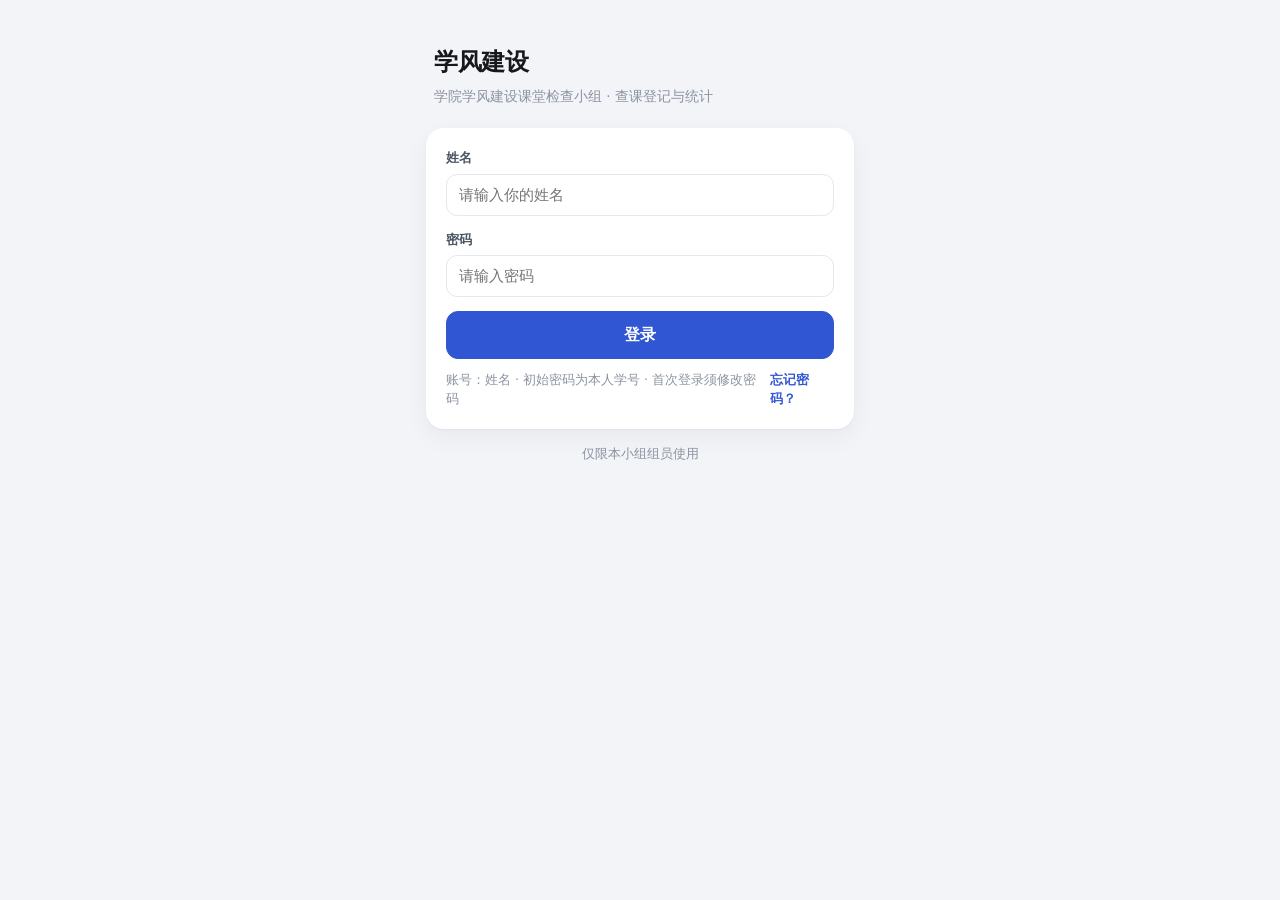
==== index.html @ b62ad220 "Initial commit: xuefeng classroom inspection system" ====
<!DOCTYPE html>
<html lang="zh-CN">
<head>
<meta charset="utf-8">
<meta name="viewport" content="width=device-width, initial-scale=1, viewport-fit=cover">
<meta name="theme-color" content="#3056d3">
<script>try{if(localStorage.getItem('xfc_theme')==='dark')document.documentElement.setAttribute('data-theme','dark')}catch(e){}</script>
<meta name="format-detection" content="telephone=no">
<title>学风建设 · 课堂检查登记</title>
<link rel="icon" href="data:,">
<link rel="stylesheet" href="app.css?v=20261101x">
</head>
<body>
<div id="app"></div>

<script src="vendor/vue.global.prod.js?v=20261101x"></script>
<script src="vendor/workbuddy-cloud-sdk.js?v=20261101x"></script>
<script src="src/config.js?v=20261101x"></script>
<script src="src/lib/util.js?v=20261101x"></script>
<script src="src/lib/image.js?v=20261101x"></script>
<script src="src/lib/photocache.js?v=20261101x"></script>
<script src="src/lib/recordcache.js?v=20261101x"></script>
<script src="src/lib/media.js?v=20261101x"></script>
<script src="src/lib/excel.js?v=20261101x"></script>
<script src="src/store.js?v=20261101x"></script>
<script src="src/views/auth.js?v=20261101x"></script>
<script src="src/views/member.js?v=20261101x"></script>
<script src="src/views/fill.js?v=20261101x"></script>
<script src="src/views/leader.js?v=20261101x"></script>
<script src="src/views/leader2.js?v=20261101x"></script>
<script src="src/views/stats.js?v=20261101x"></script>
<script src="src/app.js?v=20261101x"></script>
</body>
</html>
---- app.css ----
:root {
  --bg: #f2f4f7;
  --card: #ffffff;
  --ink: #16181d;
  --ink-2: #4b5563;
  --muted: #8b93a1;
  --line: #e6e8ee;
  --pri: #3056d3;
  --pri-soft: #eef2ff;
  --ok: #12855b;
  --ok-soft: #e8f7f0;
  --warn: #b45309;
  --warn-soft: #fef4e6;
  --bad: #d92d20;
  --bad-soft: #fdecea;
  --radius: 14px;
  --shadow: 0 1px 2px rgba(16, 24, 40, .04), 0 8px 24px rgba(16, 24, 40, .05);
}

* { box-sizing: border-box; -webkit-tap-highlight-color: transparent; }

html, body { margin: 0; padding: 0; }

body {
  background: var(--bg);
  color: var(--ink);
  font-family: system-ui, -apple-system, "PingFang SC", "Hiragino Sans GB", "Microsoft YaHei", sans-serif;
  font-size: 15px;
  line-height: 1.5;
  -webkit-font-smoothing: antialiased;
}

#app { min-height: 100vh; }

.shell { max-width: 620px; margin: 0 auto; padding: 0 16px 96px; }
.shell-wide { max-width: 1080px; }

/* ---------- 顶部栏 ---------- */
.topbar {
  position: sticky; top: 0; z-index: 20;
  display: flex; align-items: center; gap: 8px;
  height: 54px; padding: 0 12px;
  background: rgba(242, 244, 247, .92);
  backdrop-filter: saturate(1.4) blur(8px);
  border-bottom: 1px solid rgba(230, 232, 238, .8);
}
.topbar h1 { font-size: 16px; font-weight: 650; margin: 0; flex: 1; text-align: center; }
.topbar .side { width: 56px; display: flex; align-items: center; }
.topbar .side.right { justify-content: flex-end; }
.iconbtn {
  border: none; background: transparent; color: var(--ink-2);
  font-size: 20px; width: 34px; height: 34px; border-radius: 10px;
  display: flex; align-items: center; justify-content: center; cursor: pointer;
}
.iconbtn:active { background: #e9ecf2; }
.iconbtn.back { width: 44px; height: 44px; font-size: 30px; line-height: 1; border-radius: 12px; }

/* ---------- 卡片 ---------- */
.card {
  background: var(--card); border-radius: var(--radius);
  box-shadow: var(--shadow); padding: 16px; margin-bottom: 12px;
}
.card.tight { padding: 12px; }
.card.flat { box-shadow: none; border: 1px solid var(--line); }

.hd { display: flex; align-items: baseline; justify-content: space-between; gap: 8px; margin-bottom: 10px; }
.hd h2 { font-size: 15px; margin: 0; font-weight: 650; }
.muted { color: var(--muted); }
.ink2 { color: var(--ink-2); }
.tiny { font-size: 12.5px; }
.sm { font-size: 13.5px; }
.strong { font-weight: 650; }
.center { text-align: center; }
.mt8 { margin-top: 8px; } .mt12 { margin-top: 12px; } .mt16 { margin-top: 16px; }
.mb0 { margin-bottom: 0; } .mb8 { margin-bottom: 8px; }
.row { display: flex; align-items: center; gap: 8px; }
.between { justify-content: space-between; }
.wrap { flex-wrap: wrap; }
.grow { flex: 1; min-width: 0; }
.ell { overflow: hidden; text-overflow: ellipsis; white-space: nowrap; }

/* ---------- 按钮 ---------- */
.btn {
  appearance: none; border: 1px solid var(--line); background: #fff; color: var(--ink);
  height: 42px; padding: 0 16px; border-radius: 11px; font-size: 14.5px; font-weight: 600;
  display: inline-flex; align-items: center; justify-content: center; gap: 6px;
  cursor: pointer; transition: transform .06s ease, background .15s ease;
}
.btn:active { transform: scale(.985); }
.btn[disabled] { opacity: .45; cursor: not-allowed; }
.btn-primary { background: var(--pri); border-color: var(--pri); color: #fff; }
.btn-ok { background: var(--ok); border-color: var(--ok); color: #fff; }
.btn-ghost { background: transparent; border-color: transparent; color: var(--pri); padding: 0 8px; }
.btn-danger { background: #fff; border-color: #f3c9c6; color: var(--bad); }
.btn-block { width: 100%; }
.btn-lg { height: 48px; font-size: 15.5px; border-radius: 12px; }
.btn-sm { height: 32px; font-size: 13px; padding: 0 10px; border-radius: 9px; }
.btn-reset {
  height: 30px; padding: 0 14px; border-radius: 8px;
  font-size: 12.5px; color: var(--ink-2);
  background: #f7f8fb; border-color: #dfe5f0;
}
.btn-reset:active { background: #eef1f7; }

/* ---------- 表单 ---------- */
.field { margin-bottom: 14px; }
.label { display: block; font-size: 13px; color: var(--ink-2); margin-bottom: 6px; font-weight: 600; }
.label .req { color: var(--bad); margin-left: 2px; }
.input, .select, .textarea {
  width: 100%; border: 1px solid var(--line); border-radius: 11px; background: #fff;
  padding: 11px 12px; font-size: 15px; color: var(--ink); font-family: inherit;
  outline: none; transition: border-color .15s, box-shadow .15s;
}
.input:focus, .select:focus, .textarea:focus {
  border-color: var(--pri); box-shadow: 0 0 0 3px rgba(48, 86, 211, .12);
}
.textarea { min-height: 74px; resize: vertical; }
.hint { font-size: 12px; color: var(--muted); margin-top: 5px; }
.hint.bad { color: var(--bad); }
.formerr {
  background: var(--bad-soft); color: #912018; border-radius: 10px;
  padding: 9px 12px; font-size: 13.5px; margin-bottom: 12px;
  text-align: center;
}
.notice {
  background: var(--pri-soft); border: 1px solid #dbe4ff; color: #24306b;
  border-radius: 11px; padding: 12px 14px; font-size: 14px;
}
.okbox {
  background: var(--ok-soft); color: #0d6b49; border-radius: 10px;
  padding: 10px 12px; font-size: 13.5px; margin-bottom: 12px; line-height: 1.55;
}

/* ---------- 徽标 ---------- */
.badge {
  display: inline-flex; align-items: center; gap: 4px;
  font-size: 12px; font-weight: 650; padding: 2px 8px; border-radius: 7px;
  background: #eef0f4; color: var(--ink-2); white-space: nowrap;
}
.badge-ok { background: var(--ok-soft); color: var(--ok); }
.badge-warn { background: var(--warn-soft); color: var(--warn); }
.badge-bad { background: var(--bad-soft); color: var(--bad); }
.badge-pri { background: var(--pri-soft); color: var(--pri); }

/* ---------- 数据块 ---------- */
.stat-grid { display: grid; grid-template-columns: repeat(3, 1fr); gap: 10px; }
.stat-grid.two { grid-template-columns: repeat(2, 1fr); }
.stat { background: #fff; border-radius: 12px; padding: 12px 10px; text-align: center; border: 1px solid var(--line); }
.stat .n { font-size: 24px; font-weight: 700; line-height: 1.15; letter-spacing: -.5px; }
.stat .t { font-size: 12px; color: var(--muted); margin-top: 2px; }
.stat.warn .n { color: var(--warn); }
.stat.ok .n { color: var(--ok); }

/* ---------- 列表 ---------- */
.list { display: flex; flex-direction: column; gap: 10px; }
.litem {
  background: #fff; border: 1px solid var(--line); border-radius: 12px;
  padding: 12px 14px; cursor: pointer;
}
.litem:active { background: #fafbfd; }
.litem .t1 { font-weight: 650; font-size: 14.5px; }
.litem .t2 { font-size: 12.8px; color: var(--muted); margin-top: 3px; }

/* ---------- 空态 ---------- */
.empty { text-align: center; color: var(--muted); padding: 44px 20px; font-size: 14px; }
.empty .big { font-size: 30px; margin-bottom: 8px; opacity: .5; }

/* ---------- 底部导航 ---------- */
.tabbar {
  position: fixed; left: 0; right: 0; bottom: 0; z-index: 30;
  display: flex; background: rgba(255, 255, 255, .96);
  backdrop-filter: blur(10px); border-top: 1px solid var(--line);
  padding-bottom: env(safe-area-inset-bottom);
}
.tabbar a {
  flex: 1; text-align: center; padding: 8px 0 7px; color: var(--muted);
  text-decoration: none; font-size: 11.5px; font-weight: 600;
  display: flex; flex-direction: column; align-items: center; gap: 2px;
}
.tabbar a svg { width: 22px; height: 22px; }
.tabbar a.on { color: var(--pri); }

/* ---------- 底部操作条 ---------- */
.actionbar {
  position: fixed; left: 0; right: 0; bottom: 0; z-index: 30;
  padding: 10px 16px calc(10px + env(safe-area-inset-bottom));
  background: rgba(255, 255, 255, .97); border-top: 1px solid var(--line);
  backdrop-filter: blur(10px);
}
.actionbar .inner { max-width: 620px; margin: 0 auto; display: flex; gap: 10px; }

/* ---------- 节次/标签选择 ---------- */
.chips { display: flex; flex-wrap: wrap; gap: 8px; }
.chip {
  border: 1px solid var(--line); background: #fff; color: var(--ink-2);
  padding: 7px 13px; border-radius: 9px; font-size: 13.5px; cursor: pointer; font-weight: 600;
}
.chip.on { background: var(--pri); border-color: var(--pri); color: #fff; }

.tagcloud { display: flex; flex-wrap: wrap; gap: 8px; }
.tagpill {
  border: 1px solid var(--line); background: #fff; color: var(--ink-2);
  padding: 6px 12px; border-radius: 999px; font-size: 13px; cursor: pointer;
}
.tagpill.on { background: var(--bad-soft); border-color: #f6c7c3; color: var(--bad); font-weight: 650; }

/* ---------- 数字步进 ---------- */
.stepper { display: flex; align-items: center; justify-content: space-between; gap: 10px; }
.stepper .val { font-size: 22px; font-weight: 700; min-width: 52px; text-align: center; }
.stepper input.val {
  width: 78px; border: none; background: transparent; color: var(--ink);
  font-family: inherit; font-weight: 700; outline: none; -moz-appearance: textfield;
  padding: 2px 0;
}
.stepper input.val::-webkit-outer-spin-button,
.stepper input.val::-webkit-inner-spin-button { -webkit-appearance: none; margin: 0; }
.stepper input.val:focus { background: var(--pri-soft); border-radius: 8px; }
.stepper button {
  width: 38px; height: 38px; border-radius: 10px; border: 1px solid var(--line);
  background: #fff; font-size: 20px; line-height: 1; color: var(--ink); cursor: pointer;
}
.stepper button:active { background: #f1f3f7; }
.grid2 { display: grid; grid-template-columns: 1fr 1fr; gap: 10px; }
.grid2 > * { min-width: 0; }
.num-field { min-width: 0; }
.num-field .stepper { gap: 6px; }
.num-field .stepper button { flex: 0 0 auto; width: 34px; height: 34px; font-size: 18px; }
.num-field .stepper input.val {
  flex: 1 1 auto; width: 0; min-width: 0; max-width: 78px;
  font-size: 21px; padding: 2px 0;
}

/* ---------- 照片 ---------- */
.photogrid { display: grid; grid-template-columns: repeat(3, 1fr); gap: 8px; }
.photobox {
  position: relative; aspect-ratio: 1/1; border-radius: 11px; overflow: hidden;
  background: #f0f2f6; border: 1px dashed var(--line); display: flex;
  align-items: center; justify-content: center; color: var(--muted); cursor: pointer;
}
.photobox img { width: 100%; height: 100%; object-fit: cover; display: block; }
.photobox .x {
  position: absolute; top: 4px; right: 4px; width: 22px; height: 22px; border-radius: 50%;
  background: rgba(0, 0, 0, .55); color: #fff; font-size: 13px; border: none; cursor: pointer;
  display: flex; align-items: center; justify-content: center;
}
.photobox .up { position: absolute; inset: 0; background: rgba(0, 0, 0, .45); color: #fff;
  display: flex; align-items: center; justify-content: center; font-size: 12px; }

/* ---------- 表格（组长端，桌面） ---------- */
.tablewrap { background: #fff; border-radius: 12px; overflow: auto; border: 1px solid var(--line); }
table.tb { width: 100%; border-collapse: collapse; font-size: 13.5px; }
table.tb th, table.tb td { padding: 10px 12px; text-align: left; border-bottom: 1px solid var(--line); white-space: nowrap; }
table.tb th { background: #fafbfd; color: var(--ink-2); font-weight: 650; font-size: 12.5px; }
table.tb tr:last-child td { border-bottom: none; }
table.tb tr.clickable { cursor: pointer; }
table.tb tr.clickable:hover { background: #fafbfd; }
.num { font-variant-numeric: tabular-nums; }

/* ---------- 弹层 ---------- */
.mask {
  position: fixed; inset: 0; background: rgba(16, 24, 40, .45); z-index: 60;
  display: flex; align-items: flex-end; justify-content: center;
}
.sheet {
  background: #fff; width: 100%; max-width: 620px;
  border-radius: 18px 18px 0 0; padding: 18px 18px calc(18px + env(safe-area-inset-bottom));
  max-height: 86vh; overflow: auto;
}
.sheet h3 { margin: 0 0 12px; font-size: 16px; }

/* ---------- 提示 ---------- */
.toast {
  position: fixed; left: 50%; bottom: 92px; transform: translate(-50%, 16px);
  background: rgba(22, 24, 29, .92); color: #fff; padding: 10px 16px;
  border-radius: 10px; font-size: 13.5px; z-index: 99; opacity: 0;
  transition: opacity .2s, transform .2s; pointer-events: none; max-width: 86vw; text-align: center;
}
.toast.show { opacity: 1; transform: translate(-50%, 0); }
.toast.bad { background: rgba(180, 35, 24, .95); }

.divider { height: 1px; background: var(--line); margin: 14px 0; }

/* ---------- 登录页 ---------- */
.auth-hero { padding: 44px 8px 22px; }
.auth-hero h1 { font-size: 24px; margin: 0 0 6px; letter-spacing: -.5px; }
.auth-hero p { margin: 0; color: var(--muted); font-size: 13.5px; }
.auth-card { background: #fff; border-radius: 18px; padding: 20px; box-shadow: var(--shadow); }
.seg { display: flex; background: #eef0f4; border-radius: 10px; padding: 3px; margin-bottom: 16px; }
.seg button {
  flex: 1; border: none; background: transparent; padding: 8px 0; border-radius: 8px;
  font-size: 13.5px; font-weight: 650; color: var(--ink-2); cursor: pointer;
}
.seg button.on { background: #fff; color: var(--ink); box-shadow: 0 1px 3px rgba(16,24,40,.1); }

/* 周次切换 */
.weeknav { display: flex; align-items: center; justify-content: space-between; margin-bottom: 12px; }
.weeknav .cur { text-align: center; }
.weeknav .cur .w { font-size: 26px; font-weight: 750; letter-spacing: -.8px; }
.weeknav .cur .d { font-size: 12px; color: var(--muted); }

.progress { height: 7px; background: #eef0f4; border-radius: 999px; overflow: hidden; }
.progress i { display: block; height: 100%; background: var(--pri); border-radius: 999px; transition: width .3s; }

.link { color: var(--pri); cursor: pointer; text-decoration: none; font-weight: 600; }
.nowrap { white-space: nowrap; }

@media (min-width: 720px) {
  .shell { padding-bottom: 96px; }
  .actionbar { position: static; }
  /* 桌面端底部导航仍固定在底部，居中收窄，不随页面滚动消失 */
  .tabbar {
    left: 50%; right: auto; transform: translateX(-50%);
    width: 100%; max-width: 600px;
    border-radius: 12px 12px 0 0;
    border: 1px solid var(--line); border-bottom: none; overflow: hidden;
  }
  .actionbar { background: transparent; border: none; padding: 0; margin-top: 16px; backdrop-filter: none; }
  .actionbar .inner { max-width: none; }
}

/* ================= 成员端首页（手机版型，电脑居中复用） ================= */
.hm { max-width: 600px; margin: 0 auto; padding: 0 16px 40px; }
.hm .card { margin-bottom: 14px; }

.hm-top {
  position: sticky; top: 0; z-index: 20;
  margin: 0 -16px; padding: 0 16px;
  height: 54px; display: flex; align-items: center; gap: 10px;
  background: rgba(242, 244, 247, .94);
  backdrop-filter: saturate(1.4) blur(8px);
}
.hm-top h1 { font-size: 17px; font-weight: 650; margin: 0; letter-spacing: -.2px; }
.hm-name { font-size: 12.5px; color: var(--muted); margin-left: auto; }
.hm-top .iconbtn { margin-left: 8px; }

.hm-hero {
  margin-top: 10px; padding: 18px;
  background: var(--card); border-radius: 18px; box-shadow: var(--shadow);
  display: grid; gap: 16px;
}
.hm-week-n { font-size: 14px; color: var(--ink-2); }
.hm-week-n b { font-size: 28px; font-weight: 700; color: var(--ink); letter-spacing: -1px; margin: 0 2px; }
.hm-week-d { font-size: 12.5px; color: var(--muted); margin-top: 3px; }

.hm-stats { display: grid; grid-template-columns: repeat(3, 1fr); gap: 10px; }
.hm-stat { background: #f6f7fa; border-radius: 12px; padding: 11px 6px; text-align: center; }
.hm-stat .n { font-size: 21px; font-weight: 700; line-height: 1.15; letter-spacing: -.5px; }
.hm-stat .t { font-size: 12px; color: var(--muted); margin-top: 3px; }
.hm-stat.ok .n { color: var(--ok); }
.hm-stat.warn .n { color: var(--warn); }

.hm-acts { display: flex; gap: 10px; }
.hm-acts .btn { flex: 1; min-width: 0; }

.hm-body { display: grid; gap: 12px; margin-top: 12px; }
.hm-col { display: grid; gap: 12px; align-content: start; }
.hm-aside { display: contents; }
.hm-next { order: -1; }

.hm-panel { padding: 14px 14px 12px; }
.hm-list { list-style: none; margin: 0; padding: 0; display: grid; grid-template-columns: minmax(0, 1fr); gap: 8px; min-width: 0; }
.hm-item {
  display: flex; align-items: center; gap: 10px; min-width: 0;
  padding: 11px 12px; border: 1px solid var(--line); border-radius: 12px;
  background: #fff; cursor: pointer;
  transition: border-color .15s ease, background .15s ease;
}
.hm-item:hover { border-color: #ccd5e6; background: #fcfdff; }
.hm-item:active { background: #f6f9ff; }
.hm-item-main { flex: 1; min-width: 0; }
.hm-item-t { font-size: 14.5px; font-weight: 650; overflow: hidden; text-overflow: ellipsis; white-space: nowrap; }
.hm-item-s { font-size: 12.5px; color: var(--muted); margin-top: 3px; overflow: hidden; text-overflow: ellipsis; white-space: nowrap; }
.hm-go {
  flex: 0 0 auto; font-size: 13px; font-weight: 650;
  color: var(--pri); background: var(--pri-soft);
  padding: 6px 11px; border-radius: 9px;
}
.hm-go.mute { color: var(--ink-2); background: #f0f2f6; }
.hm-att {
  flex: 0 0 auto; font-size: 13px; font-weight: 650; color: var(--ink-2);
  font-variant-numeric: tabular-nums; letter-spacing: -.2px;
}
.his-scroll {
  max-height: 58vh; overflow-y: auto;
  margin: 2px -2px 0; padding: 2px;
  -webkit-overflow-scrolling: touch;
}
.hm-sub { margin-top: 14px; padding-top: 13px; border-top: 1px dashed #dde2ec; }
.hm-sub-t { font-size: 13px; font-weight: 650; color: var(--muted); letter-spacing: .3px; margin-bottom: 9px; }

.hm-next {
  display: flex; align-items: center; justify-content: space-between; gap: 12px;
  background: var(--pri-soft); border: 1px solid #dbe4ff;
  border-radius: 14px; padding: 12px 14px;
}

.hm-tip { padding: 14px; }
.hm-tip-t { font-size: 13px; font-weight: 650; color: var(--ink-2); margin-bottom: 6px; }
.hm-steps { margin: 0; padding-left: 17px; font-size: 13px; color: var(--ink-2); line-height: 1.95; }

.hm-info { display: flex; align-items: center; gap: 10px; padding: 18px 2px 14px; }
.hm-info-name { font-size: 20px; font-weight: 700; letter-spacing: -.3px; }
.hm-info-no { font-size: 14px; color: var(--muted); font-weight: 600; margin-left: 7px; }
.hm-info-sub { font-size: 14.5px; color: var(--ink-2); margin-top: 5px; }
.hm-info-cls {
  margin-top: 10px; padding-top: 9px; border-top: 1px solid var(--line);
  font-size: 13.5px; color: var(--muted); line-height: 1.9;
}
.hm-info-cls .k { color: #98a1b3; margin-right: 8px; }
.hm-info-cls b { color: var(--ink-2); font-weight: 600; }
.hm-info-cls .g { color: #98a1b3; font-size: 12.5px; }

/* 管理员：首页管理模式大入口 */
.admin-entry {
  width: 100%; display: flex; align-items: center; justify-content: center; gap: 12px;
  margin: 0 0 14px; padding: 16px 18px;
  background: var(--pri-soft); border: 1px solid #dbe4ff; border-radius: 16px;
  color: var(--pri); cursor: pointer; font-family: inherit; text-align: left;
  transition: transform .06s ease, background .15s ease;
}
.admin-entry:active { transform: scale(.99); }
.admin-entry-ic { font-size: 22px; line-height: 1; }
.admin-entry-main { display: flex; flex-direction: column; align-items: flex-start; }
.admin-entry-t { font-size: 16px; font-weight: 700; letter-spacing: -.2px; }
.admin-entry-s { font-size: 12px; color: var(--ink-2); margin-top: 2px; }
.admin-entry-go { font-size: 20px; color: var(--pri); margin-left: 4px; }

.hm-ann { font-size: 14px; color: var(--ink); line-height: 1.7; white-space: pre-wrap; }

.cls-row { display: flex; gap: 8px; align-items: center; margin-bottom: 8px; }
.cls-row .input { flex: 1; min-width: 0; }
.cls-row .cls-num { flex: 1; }
.cls-add {
  flex: 0 0 auto; width: 42px; height: 42px; border-radius: 11px;
  border: 1px solid var(--pri); background: var(--pri-soft); color: var(--pri);
  font-size: 21px; line-height: 1; cursor: pointer;
}
.cls-add:active { background: #e3e9ff; }
.cls-grades { color: var(--bad); font-weight: 650; font-size: 12.5px; margin-left: 8px; }
.cls-other-tip { font-size: 12px; color: var(--muted); margin-top: 2px; }

.hm-count { text-align: center; padding: 6px 0 12px; }
.hm-count b { font-size: 34px; font-weight: 700; color: var(--bad); letter-spacing: -1px; margin-right: 3px; }
.hm-count span { font-size: 16px; color: var(--ink-2); font-weight: 600; }
.hm-count.none { font-size: 14px; color: var(--muted); padding: 14px 0 18px; }

.mask-center { align-items: center; }
.sheet-center {
  max-width: 320px; border-radius: 18px; padding: 22px 20px;
  text-align: center;
}
.sheet-center h3 { margin: 0 0 6px; font-size: 16px; }
.sheet-center .sub { font-size: 13.5px; color: var(--muted); margin-bottom: 16px; }
.sheet-center .hm-notice-item { text-align: left; }

.kv { padding: 9px 2px; }
.kv .num { font-size: 17px; }

.stu-wrap { margin-top: 12px; }
.count-col { min-width: 0; }
.count-col .stu-wrap { margin-top: 0; }
.count-col .stu-row { padding: 6px; border-radius: 9px; }
.count-col .stu-row .input { padding: 8px 9px; font-size: 13.5px; }
.stu-idx { font-size: 11.5px; font-weight: 650; color: var(--muted); }
.stu-row {
  display: flex; flex-direction: column; gap: 6px;
  background: #f7f8fa; border-radius: 10px;
  padding: 8px; margin-bottom: 8px;
}
.stu-row .input { width: 100%; background: #fff; }
.cls-other-label { font-size: 12px; }
.cls-no {
  flex: 0 0 auto; height: 42px; padding: 0 16px; border-radius: 11px;
  border: 1px solid var(--line); background: #fff; color: var(--ink-2);
  font-size: 14px; font-weight: 650; cursor: pointer;
}
.cls-no:active { background: #f1f3f7; }
.textarea-xs { min-height: 35px; }

.hm-notice {
  position: sticky; top: 0; z-index: 26;
  display: flex; align-items: center; gap: 8px;
  background: var(--warn-soft); border-bottom: 1px solid #f5dfc0;
  padding: 10px 16px; margin: 0 -16px 12px; cursor: pointer;
}
.hm-notice-tag { flex: 0 0 auto; font-size: 12px; font-weight: 650; color: var(--warn); background: #fff; border-radius: 6px; padding: 2px 7px; }
.hm-notice-c { flex: 1; min-width: 0; overflow: hidden; text-overflow: ellipsis; white-space: nowrap; font-size: 13.5px; color: #7c4a0a; }
.hm-notice-more { flex: 0 0 auto; font-size: 12px; color: var(--warn); font-weight: 650; }

.hm-hint { font-size: 13px; color: var(--muted); margin: 0 0 12px; line-height: 1.6; }

.hm-foot { margin-top: 4px; }
.hm-notes { margin-top: 16px; }
.hm-notice-item { padding: 10px 0; border-bottom: 1px solid var(--line); }
.hm-notice-item:last-child { border-bottom: none; }
.hm-notice-item .hm-notice-c { white-space: normal; color: var(--ink); font-size: 14px; line-height: 1.6; }

@media (min-width: 720px) {
  .hm { padding-bottom: 32px; }
  .tabbar.narrow { max-width: 600px; margin: 16px auto 0; }
}

/* ================= 管理员端：窄屏卡片 / 宽屏表格 ================= */
.adm-wide-only { display: none; }
.adm-narrow-only { display: block; }

/* 成员卡片 */
.mem-card {
  border: 1px solid var(--line); border-radius: 12px;
  padding: 12px 13px; margin-bottom: 10px; background: #fff;
}
.mem-card:last-child { margin-bottom: 0; }
.mem-top { display: flex; align-items: baseline; justify-content: space-between; gap: 8px; }
.mem-name { font-size: 15.5px; font-weight: 650; letter-spacing: -.2px; }
.mem-name .badge { margin-left: 6px; vertical-align: 1px; }
.mem-no { font-size: 12.5px; color: var(--muted); font-variant-numeric: tabular-nums; flex: 0 0 auto; }
.mem-meta {
  display: flex; align-items: center; flex-wrap: wrap; gap: 6px;
  margin-top: 9px; font-size: 12.5px; color: var(--muted);
}
.mem-acts { display: flex; gap: 8px; margin-top: 12px; }
.mem-acts .btn { flex: 1; }

@media (min-width: 720px) {
  .adm-wide-only { display: block; }
  .adm-narrow-only { display: none; }
}

/* 「我的」页当前周次 */
.me-week { display: flex; align-items: baseline; gap: 8px; flex-wrap: wrap; }
.me-week-n { font-size: 17px; font-weight: 700; color: var(--pri); letter-spacing: -.2px; }

/* 分段筛选 */
.seg { display: inline-flex; background: #eaeef5; border-radius: 9px; padding: 3px; gap: 2px; }
.seg-i {
  font-size: 12.5px; padding: 5px 11px; border-radius: 7px;
  color: var(--ink-2); cursor: pointer; white-space: nowrap;
}
.seg-i.on { background: #fff; color: var(--pri); font-weight: 650; }

/* 总览 · 成员行（窄屏） */
.mrow {
  border: 1px solid var(--line); border-radius: 11px;
  padding: 11px 12px; margin-bottom: 8px; background: #fff; cursor: pointer;
}
.mrow:last-child { margin-bottom: 0; }
.mrow:active { background: #f6f9ff; }
.mrow-top { display: flex; align-items: baseline; justify-content: space-between; gap: 8px; }
.mrow-name { font-size: 15px; font-weight: 650; }
.mrow-no { font-size: 12px; color: var(--muted); margin-left: 7px; font-variant-numeric: tabular-nums; }
.mrow-nums { display: flex; gap: 16px; margin-top: 8px; font-size: 12.5px; color: var(--muted); }
.mrow-nums b { color: var(--ink); font-weight: 650; margin-left: 3px; }
.mrow-nums b.bad { color: var(--bad); }

/* 总览 · 展开的未交清单 */
.expand-hd {
  display: flex; align-items: baseline; justify-content: space-between; gap: 10px;
  margin-bottom: 8px;
}
.expand-tr td {
  background: #fafbfd; white-space: normal; padding: 12px 14px;
}
.mrow-expand {
  margin-top: 10px; padding-top: 10px;
  border-top: 1px dashed var(--line);
}

/* 明细 · 记录卡片（窄屏） */
.rcard {
  border: 1px solid var(--line); border-radius: 11px;
  padding: 11px 12px; margin-bottom: 8px; background: #fff; cursor: pointer;
}
.rcard:last-child { margin-bottom: 0; }
.rcard:active { background: #f6f9ff; }
.rcard-top { display: flex; align-items: baseline; justify-content: space-between; gap: 8px; }
.rcard-course { font-size: 15px; font-weight: 650; }
.rcard-sub {
  font-size: 12.5px; color: var(--muted); margin-top: 4px;
  overflow: hidden; text-overflow: ellipsis; white-space: nowrap;
}
.rcard-meta {
  display: flex; flex-wrap: wrap; gap: 4px 10px;
  margin-top: 8px; font-size: 12px; color: var(--muted);
}

/* 成员管理 · 搜索与字母索引 */
.mem-search { position: relative; margin-bottom: 12px; }
.mem-search .input { padding-right: 34px; }
.mem-search-x {
  position: absolute; right: 6px; top: 50%; transform: translateY(-50%);
  border: none; background: transparent; font-size: 14px; color: var(--muted);
  cursor: pointer; padding: 6px; line-height: 1;
}
.mem-group-t {
  font-size: 12px; font-weight: 700; color: var(--muted);
  padding: 12px 2px 6px; letter-spacing: .6px;
}
.tb tr.grp td {
  background: #f6f8fc; font-size: 12px; font-weight: 700;
  color: var(--muted); padding: 5px 10px; letter-spacing: .6px;
}
.mem-index {
  position: fixed; right: 2px; top: 50%; transform: translateY(-50%);
  display: flex; flex-direction: column; z-index: 25;
  user-select: none; -webkit-tap-highlight-color: transparent;
}
.mem-index span {
  font-size: 10px; line-height: 1.2; padding: 0 4px;
  color: var(--pri); cursor: pointer; text-align: center;
}
.mem-index span.off { color: #ccd4e2; cursor: default; }

/* 填报页 · 现场照片 */
.photo-grid { display: flex; flex-wrap: wrap; gap: 10px; }
.photo-item {
  position: relative; width: 96px; height: 96px;
  border-radius: 10px; overflow: hidden; border: 1px solid var(--line); background: #f2f4f8;
}
.photo-item img { width: 100%; height: 100%; object-fit: cover; display: block; }
.photo-x {
  position: absolute; top: 3px; right: 3px;
  width: 22px; height: 22px; border-radius: 50%;
  border: none; background: rgba(0,0,0,.55); color: #fff;
  font-size: 12px; line-height: 1; cursor: pointer;
  display: flex; align-items: center; justify-content: center;
}
.photo-add {
  width: 96px; height: 96px; border-radius: 10px;
  border: 1px dashed #c3cddd; background: #fafbfe;
  display: flex; flex-direction: column; align-items: center; justify-content: center;
  gap: 3px; cursor: pointer; color: var(--muted);
}
.photo-add:active { background: #f0f4fb; }
.photo-add-ic { font-size: 24px; line-height: 1; color: #a8b4c9; }
.photo-add-t { font-size: 11.5px; }

/* ---------- 填报页：按课检模板表头排布 ---------- */
.kvrow {
  display: flex; align-items: baseline; justify-content: space-between; gap: 14px;
  padding: 9px 0; border-bottom: 1px dashed var(--line);
}
.kvrow:last-child { border-bottom: none; }
.kvrow .k { flex: 0 0 auto; color: var(--muted); font-size: 13px; }
.kvrow .v {
  min-width: 0; text-align: right; font-size: 14.5px; font-weight: 600;
  word-break: break-all; font-variant-numeric: tabular-nums;
}
.cstat-hd {
  display: flex; align-items: baseline; justify-content: space-between; gap: 8px;
  margin: 14px 0 2px; padding-top: 12px; border-top: 1px dashed var(--line);
}
.cstat { display: flex; align-items: center; gap: 10px; padding: 6px 0; }
.cstat-code {
  flex: 1 1 auto; min-width: 0; font-size: 14.5px; font-weight: 650;
  letter-spacing: .2px; font-variant-numeric: tabular-nums;
}
.cstat-exp { flex: 0 0 auto; color: var(--muted); font-size: 12px; }
.cstat .stepper { flex: 0 0 auto; gap: 2px; }
.cstat-total {
  display: flex; align-items: baseline; justify-content: space-between; gap: 10px;
  margin-top: 8px; padding: 10px 12px; border-radius: 10px;
  background: var(--pri-soft); font-size: 13.5px;
}
.cstat-total .k { color: var(--ink-2); font-weight: 650; }
.cstat-total b { font-size: 16px; }
.stepper.mini button { width: 30px; height: 30px; border-radius: 8px; font-size: 17px; }
.stepper.mini input.val { width: 40px; min-width: 0; font-size: 17px; }

/* ---------- 班级查课次数 ---------- */
.cls-count {
  display: inline-flex; align-items: baseline; gap: 4px;
  background: #f6f7fa; border: 1px solid var(--line); border-radius: 7px;
  padding: 2px 7px; margin: 2px 4px 2px 0;
  font-size: 12.5px; font-variant-numeric: tabular-nums;
}
.cls-count b { font-size: 13.5px; color: var(--pri); font-weight: 700; }
.cls-count-grade { font-size: 10.5px; color: var(--muted); margin-right: 2px; }
.cls-count.zero { color: var(--muted); }
.cls-count.zero b { color: var(--muted); }

.cls-stat { display: grid; grid-template-columns: repeat(auto-fill, minmax(104px, 1fr)); gap: 8px; margin-top: 10px; }
.cls-stat-item {
  background: #f6f7fa; border: 1px solid var(--line); border-radius: 10px;
  padding: 9px 10px; text-align: center;
}
.cls-stat-item.zero { opacity: .62; }
.cls-stat-code { font-size: 13px; font-weight: 650; font-variant-numeric: tabular-nums; letter-spacing: .2px; }
.cls-stat-grade { font-size: 10.5px; color: var(--muted); margin-right: 3px; }
.cls-stat-n { font-size: 20px; font-weight: 750; line-height: 1.2; margin-top: 2px; }
.cls-stat-n span { font-size: 11.5px; font-weight: 600; color: var(--muted); margin-left: 2px; }
.cls-stat-d { font-size: 11px; color: var(--muted); margin-top: 2px; }

/* ---------- 黑暗模式开关 ---------- */
.switch {
  position: relative; flex: 0 0 auto; width: 48px; height: 28px;
  border: none; border-radius: 999px; background: #dfe3ea;
  padding: 0; cursor: pointer; transition: background .2s;
}
.switch.on { background: var(--pri); }
.switch i {
  position: absolute; top: 3px; left: 3px; width: 22px; height: 22px;
  border-radius: 50%; background: #fff;
  box-shadow: 0 1px 3px rgba(16, 24, 40, .25);
  transition: left .2s;
}
.switch.on i { left: 23px; }

.errmsg, .sheet-center .sub.errmsg { color: var(--bad); white-space: pre-wrap; text-align: center; }
.invite-box { font-size: 13px; background: #fafbfd; }

/* ================= 黑暗模式 ================= */
:root[data-theme="dark"] {
  color-scheme: dark;
  --bg: #0e1014;
  --card: #171a20;
  --ink: #e7eaf0;
  --ink-2: #b6bfcd;
  --muted: #8791a3;
  --line: #2a2f3a;
  --pri: #8aa8ff;
  --pri-soft: #1d2742;
  --ok: #4fd1a0;
  --ok-soft: #14291f;
  --warn: #f2b866;
  --warn-soft: #2b2113;
  --bad: #ff8a80;
  --bad-soft: #341715;
  --shadow: 0 1px 2px rgba(0, 0, 0, .5), 0 8px 24px rgba(0, 0, 0, .35);
}

[data-theme="dark"] .topbar,
[data-theme="dark"] .hm-top {
  background: rgba(14, 16, 20, .9);
  border-bottom-color: rgba(42, 47, 58, .9);
}
[data-theme="dark"] .iconbtn:active { background: #232833; }

[data-theme="dark"] .btn,
[data-theme="dark"] .chip,
[data-theme="dark"] .tagpill,
[data-theme="dark"] .stepper button,
[data-theme="dark"] .litem,
[data-theme="dark"] .stat,
[data-theme="dark"] .hm-item,
[data-theme="dark"] .mem-card,
[data-theme="dark"] .mrow,
[data-theme="dark"] .rcard,
[data-theme="dark"] .auth-card,
[data-theme="dark"] .cls-no,
[data-theme="dark"] .btn-reset,
[data-theme="dark"] .photo-add { background: #1b1f27; }

[data-theme="dark"] .btn-primary { background: #3b5bd9; border-color: #3b5bd9; color: #fff; }
[data-theme="dark"] .btn-ok { background: #1d7f5d; border-color: #1d7f5d; color: #fff; }
[data-theme="dark"] .btn-danger { background: #1b1f27; border-color: #6b3a36; color: var(--bad); }
[data-theme="dark"] .btn-ghost { background: transparent; border-color: transparent; color: var(--pri); }
[data-theme="dark"] .btn-reset { border-color: var(--line); }

[data-theme="dark"] .input,
[data-theme="dark"] .select,
[data-theme="dark"] .textarea { background: #1b1f27; color: var(--ink); }
[data-theme="dark"] .input::placeholder,
[data-theme="dark"] .textarea::placeholder { color: #6b7487; }

[data-theme="dark"] .chip.on { background: #3b5bd9; border-color: #3b5bd9; color: #fff; }
[data-theme="dark"] .tagpill.on { background: var(--bad-soft); border-color: #7a3a35; color: var(--bad); }
[data-theme="dark"] .tagpill.on { font-weight: 650; }

[data-theme="dark"] .stepper button:active,
[data-theme="dark"] .cls-add:active,
[data-theme="dark"] .cls-no:active,
[data-theme="dark"] .btn-reset:active,
[data-theme="dark"] .litem:active,
[data-theme="dark"] .hm-item:active,
[data-theme="dark"] .hm-item:hover,
[data-theme="dark"] .mrow:active,
[data-theme="dark"] .rcard:active,
[data-theme="dark"] .photo-add:active { background: #232833; }
[data-theme="dark"] .stepper input.val:focus { background: #232b40; }
[data-theme="dark"] .hm-item:hover { border-color: #3a4354; }

[data-theme="dark"] .tablewrap { background: var(--card); }
[data-theme="dark"] table.tb th { background: #1f232c; }
[data-theme="dark"] .tb tr.grp td { background: #1b1f27; }
[data-theme="dark"] table.tb tr.clickable:hover { background: #1f232c; }

[data-theme="dark"] .seg { background: #222731; }
[data-theme="dark"] .seg-i.on,
[data-theme="dark"] .seg button.on { background: #2f3849; color: var(--pri); }
[data-theme="dark"] .progress { background: #232833; }

[data-theme="dark"] .tabbar { background: rgba(23, 26, 32, .96); border-top-color: var(--line); }
[data-theme="dark"] .actionbar { background: rgba(23, 26, 32, .97); border-top-color: var(--line); }
[data-theme="dark"] .sheet { background: var(--card); }

[data-theme="dark"] .badge { background: #262c37; color: var(--ink-2); }
[data-theme="dark"] .badge-ok { background: var(--ok-soft); color: var(--ok); }
[data-theme="dark"] .badge-warn { background: var(--warn-soft); color: var(--warn); }
[data-theme="dark"] .badge-bad { background: var(--bad-soft); color: var(--bad); }
[data-theme="dark"] .badge-pri { background: var(--pri-soft); color: var(--pri); }

[data-theme="dark"] .notice { background: var(--pri-soft); border-color: #2f3c66; color: #cfd9f7; }
[data-theme="dark"] .okbox { color: #8fe3c0; }
[data-theme="dark"] .formerr { color: #ffb4ad; }

[data-theme="dark"] .hm-stat { background: #1f232c; }
[data-theme="dark"] .hm-go.mute { background: #2a3040; color: var(--ink-2); }
[data-theme="dark"] .hm-info-cls .k,
[data-theme="dark"] .hm-info-cls .g { color: #7d8799; }
[data-theme="dark"] .hm-sub { border-top-color: #2f3542; }
[data-theme="dark"] .hm-next { background: var(--pri-soft); border-color: #2f3c66; }
[data-theme="dark"] .admin-entry { background: var(--pri-soft); border-color: #2f3c66; }

[data-theme="dark"] .hm-notice { background: var(--warn-soft); border-bottom-color: #5a4526; }
[data-theme="dark"] .hm-notice-tag { background: #2b2113; color: var(--warn); }
[data-theme="dark"] .hm-notice-c { color: #e9c48c; }
[data-theme="dark"] .hm-notice-item .hm-notice-c { color: var(--ink); }

[data-theme="dark"] .mem-index span.off { color: #3a4150; }
[data-theme="dark"] .photo-item,
[data-theme="dark"] .photobox { background: #20242d; border-color: var(--line); }
[data-theme="dark"] .photo-add { border-color: #3a4354; }
[data-theme="dark"] .photo-add-ic { color: #5d687b; }
[data-theme="dark"] .cls-add { background: var(--pri-soft); border-color: #3b5bd9; color: #9db4ff; }
[data-theme="dark"] .cls-count,
[data-theme="dark"] .cls-stat-item { background: #1f232c; border-color: var(--line); }
[data-theme="dark"] .cls-count b { color: var(--pri); }
[data-theme="dark"] .cls-count.zero,
[data-theme="dark"] .cls-count.zero b { color: var(--muted); }
[data-theme="dark"] .stu-row { background: #1f232c; }
[data-theme="dark"] .expand-tr td { background: #1b1f27; }
[data-theme="dark"] .mrow-expand { border-top-color: var(--line); }
[data-theme="dark"] .switch { background: #3a4150; }
[data-theme="dark"] .switch.on { background: var(--pri); }
@media (min-width: 720px) {
  [data-theme="dark"] .actionbar { background: transparent; border: none; }
}

.photo-ph {
  width: 100%; height: 100%; display: flex; align-items: center; justify-content: center;
  background: #eef1f6; color: var(--muted); font-size: 12px; border-radius: 10px;
}

.photo-row { display: flex; gap: 10px; padding: 10px 0; border-bottom: 1px dashed var(--line); }
.photo-row:last-child { border-bottom: none; }
.photo-row-img {
  flex: 0 0 84px; width: 84px; height: 84px; border-radius: 10px;
  overflow: hidden; background: #f0f2f6; cursor: pointer;
}
.photo-row-img img { width: 100%; height: 100%; object-fit: cover; display: block; }
.photo-row-meta {
  flex: 1; min-width: 0; display: flex; flex-direction: column;
  justify-content: center; gap: 3px;
}
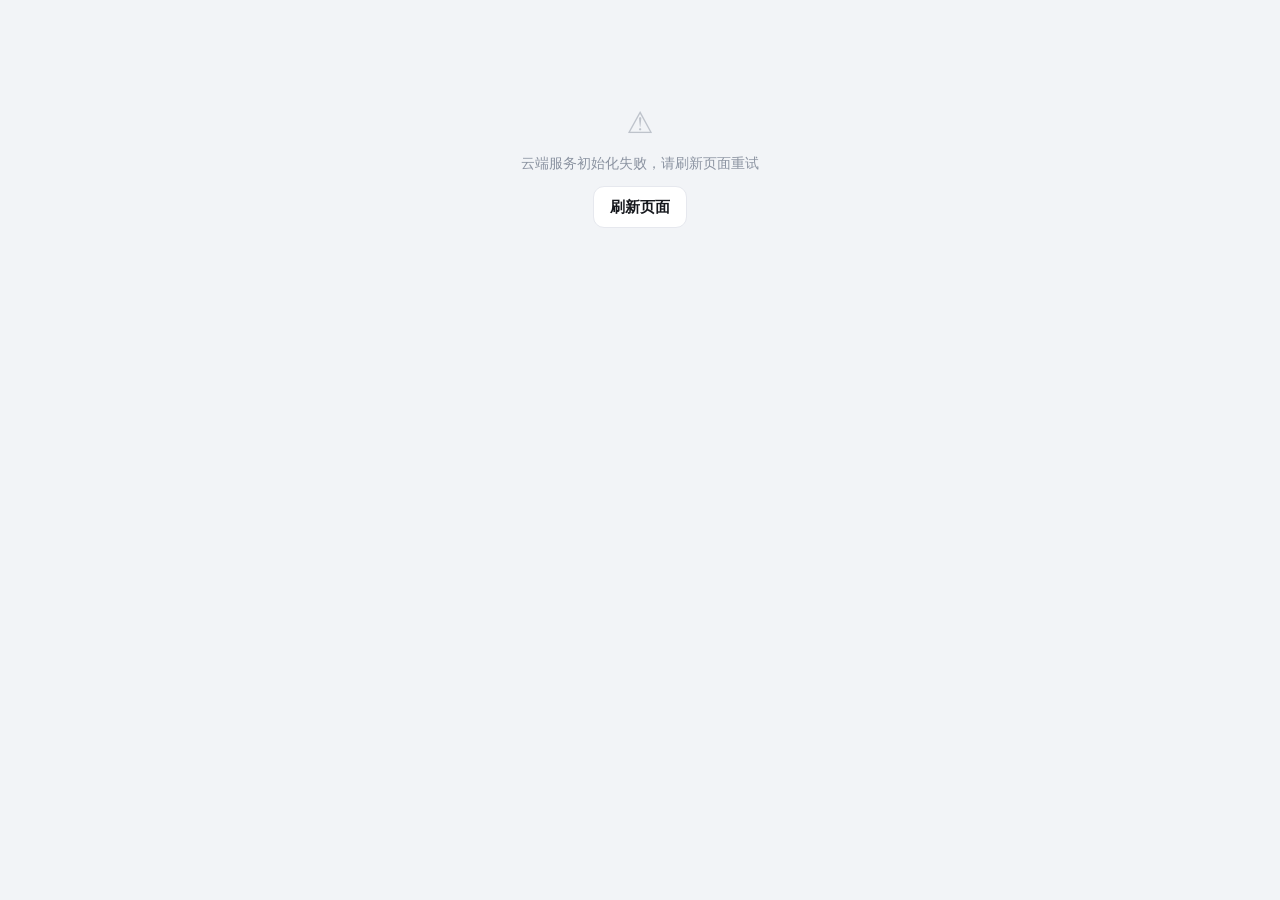
==== commit 9593ec1b: "feat!: replace approval workflow with return-and-refill loop; drop notices and early-leave BREAKING " ====
--- a/index.html
+++ b/index.html
@@ -1,4 +1,4 @@
-<!DOCTYPE html>
+﻿<!DOCTYPE html>
 <html lang="zh-CN">
 <head>
 <meta charset="utf-8">
@@ -8,27 +8,27 @@
 <meta name="format-detection" content="telephone=no">
 <title>学风建设 · 课堂检查登记</title>
 <link rel="icon" href="data:,">
-<link rel="stylesheet" href="app.css?v=20261101x">
+<link rel="stylesheet" href="app.css?v=20261102au">
 </head>
 <body>
 <div id="app"></div>
 
-<script src="vendor/vue.global.prod.js?v=20261101x"></script>
-<script src="vendor/workbuddy-cloud-sdk.js?v=20261101x"></script>
-<script src="src/config.js?v=20261101x"></script>
-<script src="src/lib/util.js?v=20261101x"></script>
-<script src="src/lib/image.js?v=20261101x"></script>
-<script src="src/lib/photocache.js?v=20261101x"></script>
-<script src="src/lib/recordcache.js?v=20261101x"></script>
-<script src="src/lib/media.js?v=20261101x"></script>
-<script src="src/lib/excel.js?v=20261101x"></script>
-<script src="src/store.js?v=20261101x"></script>
-<script src="src/views/auth.js?v=20261101x"></script>
-<script src="src/views/member.js?v=20261101x"></script>
-<script src="src/views/fill.js?v=20261101x"></script>
-<script src="src/views/leader.js?v=20261101x"></script>
-<script src="src/views/leader2.js?v=20261101x"></script>
-<script src="src/views/stats.js?v=20261101x"></script>
-<script src="src/app.js?v=20261101x"></script>
+<script src="vendor/vue.global.prod.js?v=20261102au"></script>
+<script src="vendor/workbuddy-cloud-sdk.js?v=20261102au"></script>
+<script src="src/config.js?v=20261102au"></script>
+<script src="src/lib/util.js?v=20261102au"></script>
+<script src="src/lib/image.js?v=20261102au"></script>
+<script src="src/lib/photocache.js?v=20261102au"></script>
+<script src="src/lib/recordcache.js?v=20261102au"></script>
+<script src="src/lib/media.js?v=20261102au"></script>
+<script src="src/lib/excel.js?v=20261102au"></script>
+<script src="src/store.js?v=20261102au"></script>
+<script src="src/views/auth.js?v=20261102au"></script>
+<script src="src/views/member.js?v=20261102au"></script>
+<script src="src/views/fill.js?v=20261102au"></script>
+<script src="src/views/leader.js?v=20261102au"></script>
+<script src="src/views/leader2.js?v=20261102au"></script>
+<script src="src/views/stats.js?v=20261102au"></script>
+<script src="src/app.js?v=20261102au"></script>
 </body>
 </html>
--- a/app.css
+++ b/app.css
@@ -89,6 +89,8 @@
 .btn:active { transform: scale(.985); }
 .btn[disabled] { opacity: .45; cursor: not-allowed; }
 .btn-primary { background: var(--pri); border-color: var(--pri); color: #fff; }
+.btn-change { background: #f59e0b; border-color: #f59e0b; color: #fff; }
+.btn-change:active { background: #dd8b05; }
 .btn-ok { background: var(--ok); border-color: var(--ok); color: #fff; }
 .btn-ghost { background: transparent; border-color: transparent; color: var(--pri); padding: 0 8px; }
 .btn-danger { background: #fff; border-color: #f3c9c6; color: var(--bad); }
@@ -142,6 +144,19 @@
 .badge-bad { background: var(--bad-soft); color: var(--bad); }
 .badge-pri { background: var(--pri-soft); color: var(--pri); }
 
+/* ---------- 信息框（课程预览） ---------- */
+.ibox {
+  display: inline-flex; align-items: center;
+  font-size: 12px; line-height: 1.5; padding: 2px 8px; border-radius: 7px;
+  border: 1px solid var(--line); margin: 0 6px 4px 0;
+  background: var(--card); color: var(--ink-2); white-space: nowrap;
+}
+.ibox-pri { background: var(--pri-soft); color: var(--pri); border-color: rgba(48, 86, 211, .28); }
+.ibox-ok { background: var(--ok-soft); color: var(--ok); border-color: rgba(18, 133, 91, .28); }
+.ibox-warn { background: var(--warn-soft); color: var(--warn); border-color: rgba(180, 83, 9, .28); }
+.ibox-bad { background: var(--bad-soft); color: var(--bad); border-color: rgba(217, 45, 32, .28); }
+.admin-thumb { width: 64px; height: 64px; object-fit: cover; border-radius: 8px; border: 1px solid var(--line); cursor: pointer; }
+
 /* ---------- 数据块 ---------- */
 .stat-grid { display: grid; grid-template-columns: repeat(3, 1fr); gap: 10px; }
 .stat-grid.two { grid-template-columns: repeat(2, 1fr); }
@@ -191,6 +206,7 @@
 
 /* ---------- 节次/标签选择 ---------- */
 .chips { display: flex; flex-wrap: wrap; gap: 8px; }
+.chip-sep { margin-left: 12px; }
 .chip {
   border: 1px solid var(--line); background: #fff; color: var(--ink-2);
   padding: 7px 13px; border-radius: 9px; font-size: 13.5px; cursor: pointer; font-weight: 600;
@@ -295,8 +311,13 @@
 /* 周次切换 */
 .weeknav { display: flex; align-items: center; justify-content: space-between; margin-bottom: 12px; }
 .weeknav .cur { text-align: center; }
-.weeknav .cur .w { font-size: 26px; font-weight: 750; letter-spacing: -.8px; }
-.weeknav .cur .d { font-size: 12px; color: var(--muted); }
+.weeknav .cur .w { font-size: 30px; font-weight: 750; letter-spacing: -.8px; }
+.weeknav .cur .w .w-num { color: var(--bad); }
+.weeknav .cur .d { font-size: 13.5px; color: var(--muted); }
+
+/* 周次卡片底部统计：数字加大加粗，与标题呼应 */
+.wkstat { font-size: 14px; color: var(--ink-2); }
+.wkstat b { font-size: 19px; font-weight: 780; color: var(--ink); letter-spacing: -.3px; }
 
 .progress { height: 7px; background: #eef0f4; border-radius: 999px; overflow: hidden; }
 .progress i { display: block; height: 100%; background: var(--pri); border-radius: 999px; transition: width .3s; }
@@ -412,20 +433,18 @@
 
 /* 管理员：首页管理模式大入口 */
 .admin-entry {
-  width: 100%; display: flex; align-items: center; justify-content: center; gap: 12px;
-  margin: 0 0 14px; padding: 16px 18px;
-  background: var(--pri-soft); border: 1px solid #dbe4ff; border-radius: 16px;
+  width: 100%; display: flex; align-items: center; justify-content: center; gap: 20px;
+  min-height: 220px; margin: 0 0 16px; padding: 24px 20px;
+  background: var(--pri-soft); border: 1px solid #dbe4ff; border-radius: 22px;
   color: var(--pri); cursor: pointer; font-family: inherit; text-align: left;
   transition: transform .06s ease, background .15s ease;
 }
-.admin-entry:active { transform: scale(.99); }
-.admin-entry-ic { font-size: 22px; line-height: 1; }
+.admin-entry:active { transform: scale(.985); }
+.admin-entry-ic { font-size: 44px; line-height: 1; }
 .admin-entry-main { display: flex; flex-direction: column; align-items: flex-start; }
-.admin-entry-t { font-size: 16px; font-weight: 700; letter-spacing: -.2px; }
-.admin-entry-s { font-size: 12px; color: var(--ink-2); margin-top: 2px; }
-.admin-entry-go { font-size: 20px; color: var(--pri); margin-left: 4px; }
-
-.hm-ann { font-size: 14px; color: var(--ink); line-height: 1.7; white-space: pre-wrap; }
+.admin-entry-t { font-size: 30px; font-weight: 750; letter-spacing: -.5px; }
+.admin-entry-s { font-size: 14px; color: var(--ink-2); margin-top: 4px; }
+.admin-entry-go { font-size: 38px; color: var(--pri); margin-left: 6px; }
 
 .cls-row { display: flex; gap: 8px; align-items: center; margin-bottom: 8px; }
 .cls-row .input { flex: 1; min-width: 0; }
@@ -451,7 +470,6 @@
 }
 .sheet-center h3 { margin: 0 0 6px; font-size: 16px; }
 .sheet-center .sub { font-size: 13.5px; color: var(--muted); margin-bottom: 16px; }
-.sheet-center .hm-notice-item { text-align: left; }
 
 .kv { padding: 9px 2px; }
 .kv .num { font-size: 17px; }
@@ -477,23 +495,10 @@
 .cls-no:active { background: #f1f3f7; }
 .textarea-xs { min-height: 35px; }
 
-.hm-notice {
-  position: sticky; top: 0; z-index: 26;
-  display: flex; align-items: center; gap: 8px;
-  background: var(--warn-soft); border-bottom: 1px solid #f5dfc0;
-  padding: 10px 16px; margin: 0 -16px 12px; cursor: pointer;
-}
-.hm-notice-tag { flex: 0 0 auto; font-size: 12px; font-weight: 650; color: var(--warn); background: #fff; border-radius: 6px; padding: 2px 7px; }
-.hm-notice-c { flex: 1; min-width: 0; overflow: hidden; text-overflow: ellipsis; white-space: nowrap; font-size: 13.5px; color: #7c4a0a; }
-.hm-notice-more { flex: 0 0 auto; font-size: 12px; color: var(--warn); font-weight: 650; }
-
 .hm-hint { font-size: 13px; color: var(--muted); margin: 0 0 12px; line-height: 1.6; }
 
 .hm-foot { margin-top: 4px; }
 .hm-notes { margin-top: 16px; }
-.hm-notice-item { padding: 10px 0; border-bottom: 1px solid var(--line); }
-.hm-notice-item:last-child { border-bottom: none; }
-.hm-notice-item .hm-notice-c { white-space: normal; color: var(--ink); font-size: 14px; line-height: 1.6; }
 
 @media (min-width: 720px) {
   .hm { padding-bottom: 32px; }
@@ -521,6 +526,12 @@
 .mem-acts { display: flex; gap: 8px; margin-top: 12px; }
 .mem-acts .btn { flex: 1; }
 
+/* 成员管理页紧凑版：更小的内边距、行距与按钮间距 */
+.mem-card.mem-compact { padding: 10px 11px; margin-bottom: 8px; }
+.mem-card.mem-compact .mem-meta { margin-top: 4px; gap: 4px 6px; }
+.mem-card.mem-compact .mem-acts { margin-top: 8px; gap: 6px; }
+.mem-tb-compact table.tb th, .mem-tb-compact table.tb td { padding: 6px 10px; }
+
 @media (min-width: 720px) {
   .adm-wide-only { display: block; }
   .adm-narrow-only { display: none; }
@@ -689,6 +700,17 @@
 .cls-stat-n { font-size: 20px; font-weight: 750; line-height: 1.2; margin-top: 2px; }
 .cls-stat-n span { font-size: 11.5px; font-weight: 600; color: var(--muted); margin-left: 2px; }
 .cls-stat-d { font-size: 11px; color: var(--muted); margin-top: 2px; }
+
+/* 选课打回原因 */
+.plan-note {
+  margin-top: 8px; padding: 8px 10px; border-radius: 9px;
+  background: var(--bad-soft); color: var(--bad);
+  font-size: 12.5px; line-height: 1.55;
+}
+
+/* 整行分段按钮（本周工作 / 本周已查记录） */
+.seg-block { display: flex; width: 100%; }
+.seg-block .seg-i { flex: 1; text-align: center; }
 
 /* ---------- 黑暗模式开关 ---------- */
 .switch {
@@ -811,11 +833,6 @@
 [data-theme="dark"] .hm-next { background: var(--pri-soft); border-color: #2f3c66; }
 [data-theme="dark"] .admin-entry { background: var(--pri-soft); border-color: #2f3c66; }
 
-[data-theme="dark"] .hm-notice { background: var(--warn-soft); border-bottom-color: #5a4526; }
-[data-theme="dark"] .hm-notice-tag { background: #2b2113; color: var(--warn); }
-[data-theme="dark"] .hm-notice-c { color: #e9c48c; }
-[data-theme="dark"] .hm-notice-item .hm-notice-c { color: var(--ink); }
-
 [data-theme="dark"] .mem-index span.off { color: #3a4150; }
 [data-theme="dark"] .photo-item,
 [data-theme="dark"] .photobox { background: #20242d; border-color: var(--line); }
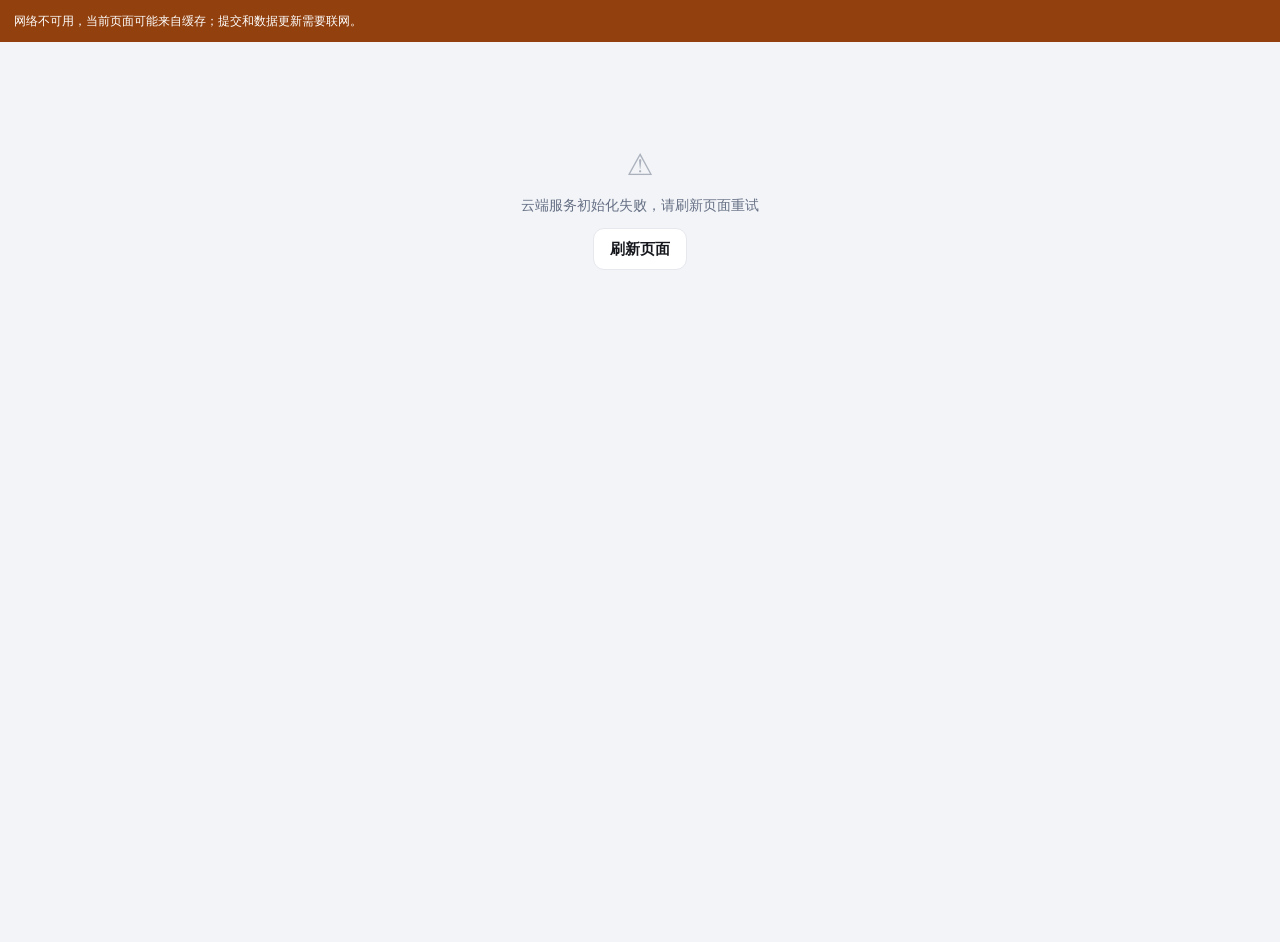
==== commit 294c6c8c: "feat: sync v3.9.0 - photo object storage, service worker offline cache - Photos of accounts with a p" ====
--- a/index.html
+++ b/index.html
@@ -4,31 +4,32 @@
 <meta charset="utf-8">
 <meta name="viewport" content="width=device-width, initial-scale=1, viewport-fit=cover">
 <meta name="theme-color" content="#3056d3">
-<script>try{if(localStorage.getItem('xfc_theme')==='dark')document.documentElement.setAttribute('data-theme','dark')}catch(e){}</script>
+<script>try{if(localStorage.getItem('xfc_theme')==='dark'){document.documentElement.setAttribute('data-theme','dark');var m=document.querySelector('meta[name="theme-color"]');if(m)m.setAttribute('content','#0e1014')}}catch(e){}</script>
 <meta name="format-detection" content="telephone=no">
 <title>学风建设 · 课堂检查登记</title>
 <link rel="icon" href="data:,">
-<link rel="stylesheet" href="app.css?v=20261102au">
+<link rel="stylesheet" href="app.css?v=3.9.0">
 </head>
 <body>
 <div id="app"></div>
 
-<script src="vendor/vue.global.prod.js?v=20261102au"></script>
-<script src="vendor/workbuddy-cloud-sdk.js?v=20261102au"></script>
-<script src="src/config.js?v=20261102au"></script>
-<script src="src/lib/util.js?v=20261102au"></script>
-<script src="src/lib/image.js?v=20261102au"></script>
-<script src="src/lib/photocache.js?v=20261102au"></script>
-<script src="src/lib/recordcache.js?v=20261102au"></script>
-<script src="src/lib/media.js?v=20261102au"></script>
-<script src="src/lib/excel.js?v=20261102au"></script>
-<script src="src/store.js?v=20261102au"></script>
-<script src="src/views/auth.js?v=20261102au"></script>
-<script src="src/views/member.js?v=20261102au"></script>
-<script src="src/views/fill.js?v=20261102au"></script>
-<script src="src/views/leader.js?v=20261102au"></script>
-<script src="src/views/leader2.js?v=20261102au"></script>
-<script src="src/views/stats.js?v=20261102au"></script>
-<script src="src/app.js?v=20261102au"></script>
+<script src="vendor/vue.global.prod.js?v=3.9.0"></script>
+<script src="vendor/workbuddy-cloud-sdk.js?v=3.9.0"></script>
+<script src="src/config.js?v=3.9.0"></script>
+<script src="src/lib/util.js?v=3.9.0"></script>
+<script src="src/lib/image.js?v=3.9.0"></script>
+<script src="src/lib/photocache.js?v=3.9.0"></script>
+<script src="src/lib/recordcache.js?v=3.9.0"></script>
+<script src="src/lib/draft.js?v=3.9.0"></script>
+<script src="src/lib/media.js?v=3.9.0"></script>
+<script src="src/lib/excel.js?v=3.9.0"></script>
+<script src="src/store.js?v=3.9.0"></script>
+<script src="src/views/auth.js?v=3.9.0"></script>
+<script src="src/views/member.js?v=3.9.0"></script>
+<script src="src/views/fill.js?v=3.9.0"></script>
+<script src="src/views/leader.js?v=3.9.0"></script>
+<script src="src/views/leader2.js?v=3.9.0"></script>
+<script src="src/views/stats.js?v=3.9.0"></script>
+<script src="src/app.js?v=3.9.0"></script>
 </body>
 </html>
--- a/app.css
+++ b/app.css
@@ -3,7 +3,7 @@
   --card: #ffffff;
   --ink: #16181d;
   --ink-2: #4b5563;
-  --muted: #8b93a1;
+  --muted: #667085;
   --line: #e6e8ee;
   --pri: #3056d3;
   --pri-soft: #eef2ff;
@@ -11,10 +11,15 @@
   --ok-soft: #e8f7f0;
   --warn: #b45309;
   --warn-soft: #fef4e6;
-  --bad: #d92d20;
+  --bad: #c62a1f;
   --bad-soft: #fdecea;
+  --fs-num-xs: 11px;   /* 仅限 chip/badge 内的数字计数角标 */
+  --fs-xs: 12px;       /* 辅助说明文字下限：替代散落的 10~11px */
   --radius: 14px;
-  --shadow: 0 1px 2px rgba(16, 24, 40, .04), 0 8px 24px rgba(16, 24, 40, .05);
+  --tap: 42px;         /* 常规按钮 / 输入高度 */
+  --tap-lg: 48px;      /* 主操作按钮高度（触控优先） */
+  --sp-1: 4px; --sp-2: 8px; --sp-3: 12px; --sp-4: 16px;
+  --shadow: 0 1px 2px rgba(16, 24, 40, .06), 0 4px 12px rgba(16, 24, 40, .04);
 }
 
 * { box-sizing: border-box; -webkit-tap-highlight-color: transparent; }
@@ -30,9 +35,18 @@
   -webkit-font-smoothing: antialiased;
 }
 
-#app { min-height: 100vh; }
-
-.shell { max-width: 620px; margin: 0 auto; padding: 0 16px 96px; }
+/* 100vh 兜底 + 100dvh：手机地址栏伸缩时页面高度跟着变，底部按钮不会被挤出屏幕 */
+#app { min-height: 100vh; min-height: 100dvh; }
+
+/* 键盘焦点：只在用 Tab 操作时显示轮廓，鼠标点击不出现（不影响原有 input:focus 样式） */
+button:focus-visible,
+a:focus-visible,
+[tabindex]:focus-visible {
+  outline: 2px solid var(--pri);
+  outline-offset: 2px;
+}
+
+.shell { max-width: 620px; margin: 0 auto; padding: 0 16px calc(132px + env(safe-area-inset-bottom)); }
 .shell-wide { max-width: 1080px; }
 
 /* ---------- 顶部栏 ---------- */
@@ -45,7 +59,7 @@
   border-bottom: 1px solid rgba(230, 232, 238, .8);
 }
 .topbar h1 { font-size: 16px; font-weight: 650; margin: 0; flex: 1; text-align: center; }
-.topbar .side { width: 56px; display: flex; align-items: center; }
+.topbar .side { width: auto; min-width: 56px; display: flex; align-items: center; }
 .topbar .side.right { justify-content: flex-end; }
 .iconbtn {
   border: none; background: transparent; color: var(--ink-2);
@@ -81,7 +95,7 @@
 
 /* ---------- 按钮 ---------- */
 .btn {
-  appearance: none; border: 1px solid var(--line); background: #fff; color: var(--ink);
+  appearance: none; border: 1px solid var(--line); background: var(--card); color: var(--ink);
   height: 42px; padding: 0 16px; border-radius: 11px; font-size: 14.5px; font-weight: 600;
   display: inline-flex; align-items: center; justify-content: center; gap: 6px;
   cursor: pointer; transition: transform .06s ease, background .15s ease;
@@ -89,14 +103,14 @@
 .btn:active { transform: scale(.985); }
 .btn[disabled] { opacity: .45; cursor: not-allowed; }
 .btn-primary { background: var(--pri); border-color: var(--pri); color: #fff; }
-.btn-change { background: #f59e0b; border-color: #f59e0b; color: #fff; }
-.btn-change:active { background: #dd8b05; }
+.btn-change { background: var(--card); border-color: rgba(48, 86, 211, .35); color: var(--pri); }
+.btn-change:active { background: var(--pri-soft); }
 .btn-ok { background: var(--ok); border-color: var(--ok); color: #fff; }
 .btn-ghost { background: transparent; border-color: transparent; color: var(--pri); padding: 0 8px; }
-.btn-danger { background: #fff; border-color: #f3c9c6; color: var(--bad); }
+.btn-danger { background: var(--card); border-color: #f3c9c6; color: var(--bad); }
 .btn-block { width: 100%; }
 .btn-lg { height: 48px; font-size: 15.5px; border-radius: 12px; }
-.btn-sm { height: 32px; font-size: 13px; padding: 0 10px; border-radius: 9px; }
+.btn-sm { height: 32px; font-size: 13px; padding: 0 10px; border-radius: 9px; white-space: nowrap; }
 .btn-reset {
   height: 30px; padding: 0 14px; border-radius: 8px;
   font-size: 12.5px; color: var(--ink-2);
@@ -109,7 +123,7 @@
 .label { display: block; font-size: 13px; color: var(--ink-2); margin-bottom: 6px; font-weight: 600; }
 .label .req { color: var(--bad); margin-left: 2px; }
 .input, .select, .textarea {
-  width: 100%; border: 1px solid var(--line); border-radius: 11px; background: #fff;
+  width: 100%; border: 1px solid var(--line); border-radius: 11px; background: var(--card);
   padding: 11px 12px; font-size: 15px; color: var(--ink); font-family: inherit;
   outline: none; transition: border-color .15s, box-shadow .15s;
 }
@@ -151,16 +165,18 @@
   border: 1px solid var(--line); margin: 0 6px 4px 0;
   background: var(--card); color: var(--ink-2); white-space: nowrap;
 }
+.ibox-muted { background: var(--bg); color: var(--muted); }
 .ibox-pri { background: var(--pri-soft); color: var(--pri); border-color: rgba(48, 86, 211, .28); }
 .ibox-ok { background: var(--ok-soft); color: var(--ok); border-color: rgba(18, 133, 91, .28); }
 .ibox-warn { background: var(--warn-soft); color: var(--warn); border-color: rgba(180, 83, 9, .28); }
+.ibox-mine { background: var(--card); border-color: rgba(48, 86, 211, .35); color: var(--ink); font-weight: 650; }
 .ibox-bad { background: var(--bad-soft); color: var(--bad); border-color: rgba(217, 45, 32, .28); }
 .admin-thumb { width: 64px; height: 64px; object-fit: cover; border-radius: 8px; border: 1px solid var(--line); cursor: pointer; }
 
 /* ---------- 数据块 ---------- */
 .stat-grid { display: grid; grid-template-columns: repeat(3, 1fr); gap: 10px; }
 .stat-grid.two { grid-template-columns: repeat(2, 1fr); }
-.stat { background: #fff; border-radius: 12px; padding: 12px 10px; text-align: center; border: 1px solid var(--line); }
+.stat { background: var(--card); border-radius: 12px; padding: 12px 10px; text-align: center; border: 1px solid var(--line); }
 .stat .n { font-size: 24px; font-weight: 700; line-height: 1.15; letter-spacing: -.5px; }
 .stat .t { font-size: 12px; color: var(--muted); margin-top: 2px; }
 .stat.warn .n { color: var(--warn); }
@@ -169,7 +185,7 @@
 /* ---------- 列表 ---------- */
 .list { display: flex; flex-direction: column; gap: 10px; }
 .litem {
-  background: #fff; border: 1px solid var(--line); border-radius: 12px;
+  background: var(--card); border: 1px solid var(--line); border-radius: 12px;
   padding: 12px 14px; cursor: pointer;
 }
 .litem:active { background: #fafbfd; }
@@ -208,14 +224,14 @@
 .chips { display: flex; flex-wrap: wrap; gap: 8px; }
 .chip-sep { margin-left: 12px; }
 .chip {
-  border: 1px solid var(--line); background: #fff; color: var(--ink-2);
+  border: 1px solid var(--line); background: var(--card); color: var(--ink-2);
   padding: 7px 13px; border-radius: 9px; font-size: 13.5px; cursor: pointer; font-weight: 600;
 }
 .chip.on { background: var(--pri); border-color: var(--pri); color: #fff; }
 
 .tagcloud { display: flex; flex-wrap: wrap; gap: 8px; }
 .tagpill {
-  border: 1px solid var(--line); background: #fff; color: var(--ink-2);
+  border: 1px solid var(--line); background: var(--card); color: var(--ink-2);
   padding: 6px 12px; border-radius: 999px; font-size: 13px; cursor: pointer;
 }
 .tagpill.on { background: var(--bad-soft); border-color: #f6c7c3; color: var(--bad); font-weight: 650; }
@@ -231,16 +247,17 @@
 .stepper input.val::-webkit-outer-spin-button,
 .stepper input.val::-webkit-inner-spin-button { -webkit-appearance: none; margin: 0; }
 .stepper input.val:focus { background: var(--pri-soft); border-radius: 8px; }
-.stepper button {
+/* `:not(.btn)`：纪律/评分里的「确定」按钮是 .btn，不能被加减按钮的尺寸规则吃掉 */
+.stepper button:not(.btn) {
   width: 38px; height: 38px; border-radius: 10px; border: 1px solid var(--line);
-  background: #fff; font-size: 20px; line-height: 1; color: var(--ink); cursor: pointer;
-}
-.stepper button:active { background: #f1f3f7; }
+  background: var(--card); font-size: 20px; line-height: 1; color: var(--ink); cursor: pointer;
+}
+.stepper button:not(.btn):active { background: #f1f3f7; }
 .grid2 { display: grid; grid-template-columns: 1fr 1fr; gap: 10px; }
 .grid2 > * { min-width: 0; }
 .num-field { min-width: 0; }
 .num-field .stepper { gap: 6px; }
-.num-field .stepper button { flex: 0 0 auto; width: 34px; height: 34px; font-size: 18px; }
+.num-field .stepper button:not(.btn) { flex: 0 0 auto; width: 34px; height: 34px; font-size: 18px; }
 .num-field .stepper input.val {
   flex: 1 1 auto; width: 0; min-width: 0; max-width: 78px;
   font-size: 21px; padding: 2px 0;
@@ -263,13 +280,16 @@
   display: flex; align-items: center; justify-content: center; font-size: 12px; }
 
 /* ---------- 表格（组长端，桌面） ---------- */
-.tablewrap { background: #fff; border-radius: 12px; overflow: auto; border: 1px solid var(--line); }
+.tablewrap { background: var(--card); border-radius: 12px; overflow: auto; border: 1px solid var(--line); }
 table.tb { width: 100%; border-collapse: collapse; font-size: 13.5px; }
 table.tb th, table.tb td { padding: 10px 12px; text-align: left; border-bottom: 1px solid var(--line); white-space: nowrap; }
 table.tb th { background: #fafbfd; color: var(--ink-2); font-weight: 650; font-size: 12.5px; }
 table.tb tr:last-child td { border-bottom: none; }
 table.tb tr.clickable { cursor: pointer; }
 table.tb tr.clickable:hover { background: #fafbfd; }
+/* 按成员视图：拼音分组之间留一条小间隔（用底色带模拟，不改变行高） */
+table.tb tr.group-start td { border-top: 9px solid var(--bg); }
+.mrow.group-start { margin-top: 12px; }
 .num { font-variant-numeric: tabular-nums; }
 
 /* ---------- 弹层 ---------- */
@@ -278,7 +298,7 @@
   display: flex; align-items: flex-end; justify-content: center;
 }
 .sheet {
-  background: #fff; width: 100%; max-width: 620px;
+  background: var(--card); width: 100%; max-width: 620px;
   border-radius: 18px 18px 0 0; padding: 18px 18px calc(18px + env(safe-area-inset-bottom));
   max-height: 86vh; overflow: auto;
 }
@@ -300,19 +320,19 @@
 .auth-hero { padding: 44px 8px 22px; }
 .auth-hero h1 { font-size: 24px; margin: 0 0 6px; letter-spacing: -.5px; }
 .auth-hero p { margin: 0; color: var(--muted); font-size: 13.5px; }
-.auth-card { background: #fff; border-radius: 18px; padding: 20px; box-shadow: var(--shadow); }
+.auth-card { background: var(--card); border-radius: 18px; padding: 20px; box-shadow: var(--shadow); }
 .seg { display: flex; background: #eef0f4; border-radius: 10px; padding: 3px; margin-bottom: 16px; }
 .seg button {
   flex: 1; border: none; background: transparent; padding: 8px 0; border-radius: 8px;
   font-size: 13.5px; font-weight: 650; color: var(--ink-2); cursor: pointer;
 }
-.seg button.on { background: #fff; color: var(--ink); box-shadow: 0 1px 3px rgba(16,24,40,.1); }
+.seg button.on { background: var(--card); color: var(--ink); box-shadow: 0 1px 3px rgba(16,24,40,.1); }
 
 /* 周次切换 */
 .weeknav { display: flex; align-items: center; justify-content: space-between; margin-bottom: 12px; }
 .weeknav .cur { text-align: center; }
 .weeknav .cur .w { font-size: 30px; font-weight: 750; letter-spacing: -.8px; }
-.weeknav .cur .w .w-num { color: var(--bad); }
+.weeknav .cur .w .w-num { color: var(--ink); }
 .weeknav .cur .d { font-size: 13.5px; color: var(--muted); }
 
 /* 周次卡片底部统计：数字加大加粗，与标题呼应 */
@@ -341,7 +361,7 @@
 
 /* ================= 成员端首页（手机版型，电脑居中复用） ================= */
 .hm { max-width: 600px; margin: 0 auto; padding: 0 16px 40px; }
-.hm .card { margin-bottom: 14px; }
+.hm .card { margin-bottom: var(--sp-3); }
 
 .hm-top {
   position: sticky; top: 0; z-index: 20;
@@ -383,7 +403,7 @@
 .hm-item {
   display: flex; align-items: center; gap: 10px; min-width: 0;
   padding: 11px 12px; border: 1px solid var(--line); border-radius: 12px;
-  background: #fff; cursor: pointer;
+  background: var(--card); cursor: pointer;
   transition: border-color .15s ease, background .15s ease;
 }
 .hm-item:hover { border-color: #ccd5e6; background: #fcfdff; }
@@ -427,9 +447,9 @@
   margin-top: 10px; padding-top: 9px; border-top: 1px solid var(--line);
   font-size: 13.5px; color: var(--muted); line-height: 1.9;
 }
-.hm-info-cls .k { color: #98a1b3; margin-right: 8px; }
+.hm-info-cls .k { color: var(--muted); margin-right: 8px; }
 .hm-info-cls b { color: var(--ink-2); font-weight: 600; }
-.hm-info-cls .g { color: #98a1b3; font-size: 12.5px; }
+.hm-info-cls .g { color: var(--muted); font-size: 12.5px; }
 
 /* 管理员：首页管理模式大入口 */
 .admin-entry {
@@ -485,17 +505,23 @@
   background: #f7f8fa; border-radius: 10px;
   padding: 8px; margin-bottom: 8px;
 }
-.stu-row .input { width: 100%; background: #fff; }
+.stu-row .input { width: 100%; background: var(--card); }
 .cls-other-label { font-size: 12px; }
 .cls-no {
   flex: 0 0 auto; height: 42px; padding: 0 16px; border-radius: 11px;
-  border: 1px solid var(--line); background: #fff; color: var(--ink-2);
+  border: 1px solid var(--line); background: var(--card); color: var(--ink-2);
   font-size: 14px; font-weight: 650; cursor: pointer;
 }
 .cls-no:active { background: #f1f3f7; }
 .textarea-xs { min-height: 35px; }
 
 .hm-hint { font-size: 13px; color: var(--muted); margin: 0 0 12px; line-height: 1.6; }
+
+/* 选课卡片顶部信息框 */
+.hm-infobox {
+  border: 1px solid var(--line); background: var(--bg);
+  border-radius: 11px; padding: 10px 12px; margin: 2px 0 12px;
+}
 
 .hm-foot { margin-top: 4px; }
 .hm-notes { margin-top: 16px; }
@@ -512,7 +538,7 @@
 /* 成员卡片 */
 .mem-card {
   border: 1px solid var(--line); border-radius: 12px;
-  padding: 12px 13px; margin-bottom: 10px; background: #fff;
+  padding: 12px 13px; margin-bottom: 10px; background: var(--card);
 }
 .mem-card:last-child { margin-bottom: 0; }
 .mem-top { display: flex; align-items: baseline; justify-content: space-between; gap: 8px; }
@@ -547,12 +573,12 @@
   font-size: 12.5px; padding: 5px 11px; border-radius: 7px;
   color: var(--ink-2); cursor: pointer; white-space: nowrap;
 }
-.seg-i.on { background: #fff; color: var(--pri); font-weight: 650; }
+.seg-i.on { background: var(--card); color: var(--pri); font-weight: 650; }
 
 /* 总览 · 成员行（窄屏） */
 .mrow {
   border: 1px solid var(--line); border-radius: 11px;
-  padding: 11px 12px; margin-bottom: 8px; background: #fff; cursor: pointer;
+  padding: 11px 12px; margin-bottom: 8px; background: var(--card); cursor: pointer;
 }
 .mrow:last-child { margin-bottom: 0; }
 .mrow:active { background: #f6f9ff; }
@@ -562,6 +588,7 @@
 .mrow-nums { display: flex; gap: 16px; margin-top: 8px; font-size: 12.5px; color: var(--muted); }
 .mrow-nums b { color: var(--ink); font-weight: 650; margin-left: 3px; }
 .mrow-nums b.bad { color: var(--bad); }
+.mrow-nums b.ok { color: var(--pri); }
 
 /* 总览 · 展开的未交清单 */
 .expand-hd {
@@ -579,7 +606,7 @@
 /* 明细 · 记录卡片（窄屏） */
 .rcard {
   border: 1px solid var(--line); border-radius: 11px;
-  padding: 11px 12px; margin-bottom: 8px; background: #fff; cursor: pointer;
+  padding: 11px 12px; margin-bottom: 8px; background: var(--card); cursor: pointer;
 }
 .rcard:last-child { margin-bottom: 0; }
 .rcard:active { background: #f6f9ff; }
@@ -616,10 +643,10 @@
   user-select: none; -webkit-tap-highlight-color: transparent;
 }
 .mem-index span {
-  font-size: 10px; line-height: 1.2; padding: 0 4px;
+  font-size: 11px; line-height: 1.2; padding: 0 4px;
   color: var(--pri); cursor: pointer; text-align: center;
 }
-.mem-index span.off { color: #ccd4e2; cursor: default; }
+.mem-index span.off { color: var(--muted); cursor: default; }
 
 /* 填报页 · 现场照片 */
 .photo-grid { display: flex; flex-wrap: wrap; gap: 10px; }
@@ -685,7 +712,7 @@
   font-size: 12.5px; font-variant-numeric: tabular-nums;
 }
 .cls-count b { font-size: 13.5px; color: var(--pri); font-weight: 700; }
-.cls-count-grade { font-size: 10.5px; color: var(--muted); margin-right: 2px; }
+.cls-count-grade { font-size: 11.5px; color: var(--muted); margin-right: 2px; }
 .cls-count.zero { color: var(--muted); }
 .cls-count.zero b { color: var(--muted); }
 
@@ -696,10 +723,10 @@
 }
 .cls-stat-item.zero { opacity: .62; }
 .cls-stat-code { font-size: 13px; font-weight: 650; font-variant-numeric: tabular-nums; letter-spacing: .2px; }
-.cls-stat-grade { font-size: 10.5px; color: var(--muted); margin-right: 3px; }
+.cls-stat-grade { font-size: 11.5px; color: var(--muted); margin-right: 3px; }
 .cls-stat-n { font-size: 20px; font-weight: 750; line-height: 1.2; margin-top: 2px; }
 .cls-stat-n span { font-size: 11.5px; font-weight: 600; color: var(--muted); margin-left: 2px; }
-.cls-stat-d { font-size: 11px; color: var(--muted); margin-top: 2px; }
+.cls-stat-d { font-size: 11.5px; color: var(--muted); margin-top: 2px; }
 
 /* 选课打回原因 */
 .plan-note {
@@ -721,14 +748,14 @@
 .switch.on { background: var(--pri); }
 .switch i {
   position: absolute; top: 3px; left: 3px; width: 22px; height: 22px;
-  border-radius: 50%; background: #fff;
+  border-radius: 50%; background: var(--card);
   box-shadow: 0 1px 3px rgba(16, 24, 40, .25);
   transition: left .2s;
 }
 .switch.on i { left: 23px; }
 
 .errmsg, .sheet-center .sub.errmsg { color: var(--bad); white-space: pre-wrap; text-align: center; }
-.invite-box { font-size: 13px; background: #fafbfd; }
+.invite-box { font-size: 13px; background: var(--bg); }
 
 /* ================= 黑暗模式 ================= */
 :root[data-theme="dark"] {
@@ -760,7 +787,7 @@
 [data-theme="dark"] .btn,
 [data-theme="dark"] .chip,
 [data-theme="dark"] .tagpill,
-[data-theme="dark"] .stepper button,
+[data-theme="dark"] .stepper button:not(.btn),
 [data-theme="dark"] .litem,
 [data-theme="dark"] .stat,
 [data-theme="dark"] .hm-item,
@@ -785,10 +812,20 @@
 [data-theme="dark"] .textarea::placeholder { color: #6b7487; }
 
 [data-theme="dark"] .chip.on { background: #3b5bd9; border-color: #3b5bd9; color: #fff; }
-[data-theme="dark"] .tagpill.on { background: var(--bad-soft); border-color: #7a3a35; color: var(--bad); }
-[data-theme="dark"] .tagpill.on { font-weight: 650; }
-
-[data-theme="dark"] .stepper button:active,
+[data-theme="dark"] .tagpill.on { background: var(--bad-soft); border-color: #7a3a35; color: var(--bad); font-weight: 650; }
+
+/* 暗色补齐：首页指标卡、信息框边框、两条顶部提示条 */
+[data-theme="dark"] .hm-stat { background: #1b1f27; }
+[data-theme="dark"] .ibox-pri { border-color: rgba(122, 160, 255, .38); }
+[data-theme="dark"] .ibox-ok { border-color: rgba(92, 184, 122, .38); }
+[data-theme="dark"] .ibox-warn { border-color: rgba(230, 160, 90, .38); }
+[data-theme="dark"] .ibox-mine { border-color: rgba(122, 160, 255, .45); }
+[data-theme="dark"] .imp-bar { background: #7c3a06; }
+[data-theme="dark"] .pwbar { background: #1e3a8a; }
+[data-theme="dark"] .net-bar { background: #78350f; }
+[data-theme="dark"] .net-bar.update { background: #1e3a8a; }
+
+[data-theme="dark"] .stepper button:not(.btn):active,
 [data-theme="dark"] .cls-add:active,
 [data-theme="dark"] .cls-no:active,
 [data-theme="dark"] .btn-reset:active,
@@ -833,7 +870,7 @@
 [data-theme="dark"] .hm-next { background: var(--pri-soft); border-color: #2f3c66; }
 [data-theme="dark"] .admin-entry { background: var(--pri-soft); border-color: #2f3c66; }
 
-[data-theme="dark"] .mem-index span.off { color: #3a4150; }
+[data-theme="dark"] .mem-index span.off { color: var(--muted); }
 [data-theme="dark"] .photo-item,
 [data-theme="dark"] .photobox { background: #20242d; border-color: var(--line); }
 [data-theme="dark"] .photo-add { border-color: #3a4354; }
@@ -855,7 +892,7 @@
 
 .photo-ph {
   width: 100%; height: 100%; display: flex; align-items: center; justify-content: center;
-  background: #eef1f6; color: var(--muted); font-size: 12px; border-radius: 10px;
+  background: #f2f4f8; color: var(--ink-2); font-size: 12px; border-radius: 10px;
 }
 
 .photo-row { display: flex; gap: 10px; padding: 10px 0; border-bottom: 1px dashed var(--line); }
@@ -869,3 +906,285 @@
   flex: 1; min-width: 0; display: flex; flex-direction: column;
   justify-content: center; gap: 3px;
 }
+
+/* 打回跟踪列表项 */
+.rv-item { padding: 12px 0; border-top: 1px solid var(--line); cursor: pointer; }
+.rv-item:first-of-type { border-top: 0; }
+.rv-item:active { opacity: .7; }
+
+/* 旷课 / 请假名单 */
+.stu-list { background: var(--bg); border: 1px solid var(--line); border-radius: 10px; padding: 10px 12px; }
+.stu-line { line-height: 1.9; }
+.stu-no { display: inline-block; min-width: 20px; color: var(--muted); }
+
+/* A-Z 成员字母索引 */
+.alpha-index {
+  position: fixed; right: 3px; top: 50%; transform: translateY(-50%);
+  display: flex; flex-direction: column; align-items: center; gap: 1px;
+  padding: 7px 3px; border-radius: 12px;
+  background: var(--card); border: 1px solid var(--line);
+  box-shadow: 0 4px 14px rgba(0,0,0,.10); z-index: 30;
+  touch-action: none; user-select: none;
+}
+.alpha-item { font-size: 10px; line-height: 13px; width: 16px; text-align: center; color: var(--pri); font-weight: 650; cursor: pointer; }
+.alpha-item.off { color: var(--muted); font-weight: 400; }
+
+/* 草稿恢复提示条 */
+.draft-tip { background: rgba(214,158,46,.10); border: 1px solid rgba(214,158,46,.35); }
+[data-theme="dark"] .draft-tip { background: rgba(214,158,46,.12); }
+
+/* 宽屏：课程卡片一行两个，奇数个时靠左 */
+@media (min-width: 720px) {
+  .list.course-grid { display: grid; grid-template-columns: repeat(2, minmax(0, 1fr)); gap: 12px; }
+  /* 同一行两个卡片强制等高，短的内容用空白补足 */
+  .list.course-grid > .litem { height: 100%; }
+  .list.course-grid .litem { margin: 0; }
+}
+
+/* 管理端首屏压缩：窄屏隐藏与进度卡重复的统计卡 */
+@media (max-width: 719px) {
+  .stat-grid.two { display: none; }
+}
+/* 小号 chip（用于标题行内的分组切换） */
+.chip-sm { display: inline-flex; align-items: center; height: 28px; padding: 0 10px; font-size: 12.5px; font-weight: 500; }
+.chip-sm.on { background: var(--pri-soft); border-color: #c7d2fe; color: var(--pri); }
+/* 横向滚动的 chip 行（星期筛选） */
+.chips-scroll { flex-wrap: nowrap; overflow-x: auto; scrollbar-width: none; -webkit-overflow-scrolling: touch; padding-bottom: 2px; }
+.chips-scroll > .chip:first-child { position: sticky; left: 0; z-index: 1; background: var(--card); }
+.chips-scroll > .chip:first-child.on { background: var(--pri); color: #fff; }
+.chips-scroll::-webkit-scrollbar { display: none; }
+.chips-scroll > .chip { flex: 0 0 auto; }
+
+/* 暗色：这两个类的底色是硬编码浅色，必须跟着换（只改文字会变成浅底浅字） */
+[data-theme="dark"] .photo-ph { background: #1f232c; }
+[data-theme="dark"] .photo-row-img { background: #1f232c; }
+[data-theme="dark"] .chip-sm { background: #1b1f27; border-color: var(--line); color: var(--ink-2); }
+
+/* 暗色：chip-sm 的底色覆盖会吃掉选中态，必须把 .on 再写一次 */
+[data-theme="dark"] .chip-sm.on { background: var(--pri-soft); border-color: rgba(122, 160, 255, .35); color: var(--pri); }
+.chip-n { margin-left: 4px; font-size: var(--fs-num-xs); font-weight: 500; font-variant-numeric: tabular-nums; }
+
+/* 网络与版本状态：全局提示条 */
+.net-bar { position: fixed; top: 0; left: 0; right: 0; z-index: 92; min-height: 42px; display: flex; align-items: center;
+  justify-content: space-between; gap: 10px; padding: 8px 14px; padding-top: calc(8px + env(safe-area-inset-top));
+  background: #92400e; color: #fff; font-size: 12px; line-height: 1.35; }
+.net-bar.update { background: #1e40af; }
+.net-action { flex: 0 0 auto; border: 1px solid rgba(255,255,255,.65); background: rgba(255,255,255,.16); color: #fff;
+  border-radius: 8px; padding: 5px 10px; font-size: 12px; font-weight: 600; }
+.net-action:active { background: rgba(255,255,255,.3); }
+body.net-on { padding-top: 42px; }
+body.net-on.imp-on .imp-bar { top: 42px; }
+body.net-on.pw-on .pwbar { top: 42px; }
+body.net-on.imp-on.pw-on .pwbar { top: 84px; }
+body.net-on.imp-on { padding-top: 84px; }
+body.net-on.pw-on { padding-top: 84px; }
+body.net-on.imp-on.pw-on { padding-top: 126px; }
+
+/* 管理员身份切换：全局提示条（fixed 在顶部，body 需要让位） */
+.imp-bar { position: fixed; top: 0; left: 0; right: 0; z-index: 90; display: flex; align-items: center;
+  justify-content: space-between; gap: 10px; padding: 9px 14px; padding-top: calc(9px + env(safe-area-inset-top));
+  background: #b45309; color: #fff; font-size: 12.5px; line-height: 1.35; }
+.imp-bar b { font-weight: 700; }
+.imp-exit { flex: 0 0 auto; border: 1px solid rgba(255,255,255,.6); background: transparent; color: #fff;
+  border-radius: 8px; padding: 4px 12px; font-size: 12px; font-weight: 600; }
+.imp-exit:active { background: rgba(255,255,255,.16); }
+body.imp-on { padding-top: 42px; }
+
+/* 建议改密提示条：可关闭，不阻断任何功能 */
+.pwbar { position: fixed; top: 0; left: 0; right: 0; z-index: 89; display: flex; align-items: center;
+  justify-content: space-between; gap: 10px; padding: 9px 14px; padding-top: calc(9px + env(safe-area-inset-top));
+  background: #1e40af; color: #fff; font-size: 12.5px; line-height: 1.35; }
+.pwbar-t { min-width: 0; }
+.pwbar-a { flex: 0 0 auto; display: flex; align-items: center; gap: 6px; }
+.pwbar-go { border: 1px solid rgba(255,255,255,.65); background: rgba(255,255,255,.18); color: #fff;
+  border-radius: 8px; padding: 4px 11px; font-size: 12px; font-weight: 600; }
+.pwbar-go:active { background: rgba(255,255,255,.3); }
+.pwbar-x { border: 0; background: transparent; color: rgba(255,255,255,.9);
+  border-radius: 8px; padding: 4px 6px; font-size: 12px; }
+.pwbar-x:active { background: rgba(255,255,255,.14); }
+body.pw-on { padding-top: 42px; }
+body.imp-on .pwbar { top: 42px; }
+body.imp-on.pw-on { padding-top: 84px; }
+
+/* 班级查课覆盖：班级号等宽对齐、待查数字提醒 */
+.cov-code { font-family: ui-monospace, Consolas, Menlo, monospace; font-size: 13px; letter-spacing: .3px; }
+.cov-pend { color: var(--bad); font-weight: 700; }
+
+/* 「课检 → 按成员」整行点击展开（手风琴：同一时刻只开一个） */
+.expand-hint { color: var(--pri); white-space: nowrap; }
+.expand-next {
+  display: flex; align-items: center; gap: 8px; justify-content: flex-end;
+  margin-top: 10px; padding-top: 9px; border-top: 1px dashed var(--line);
+}
+/* 展开时淡入一下：让「上一个被收起」这件事在视觉上看得见，而不是突然换内容 */
+@keyframes expandIn {
+  from { opacity: 0; transform: translateY(-6px); }
+  to { opacity: 1; transform: none; }
+}
+.expand-tr, .mem-expand { animation: expandIn .18s ease; }
+
+/* ---------- 登录方式切换（3.2 新增） ---------- */
+.segtab {
+  display: flex; gap: 4px; padding: 4px; margin-bottom: 14px;
+  background: var(--pri-soft); border-radius: 12px;
+}
+.segtab button {
+  flex: 1; border: 0; background: transparent; cursor: pointer;
+  color: var(--ink-2); font-size: 14px; font-weight: 600;
+  padding: 8px 0; border-radius: 9px; font-family: inherit;
+}
+.segtab button.on { background: var(--card); color: var(--ink); box-shadow: var(--shadow); }
+/* 3.3：姓名通道关闭后置灰（不删，删了用户会以为网站坏了） */
+.segtab button.off { color: var(--muted); cursor: default; }
+
+/* ---------- 认领步骤条（3.2 新增） ---------- */
+.steps { display: flex; gap: 6px; margin-bottom: 14px; }
+.steps span {
+  flex: 1; text-align: center; font-size: 12px; padding: 6px 4px;
+  border-radius: 8px; background: var(--bg); color: var(--muted);
+}
+.steps span.on { background: var(--pri-soft); color: var(--pri); font-weight: 600; }
+
+/* ---------- 管理员课检首屏摘要卡（三卡可点选，对应待查 / 未完成成员 / 需关注） ---------- */
+.kpi-grid { display: grid; grid-template-columns: repeat(3, minmax(0, 1fr)); gap: 8px; }
+.kpi {
+  display: flex; flex-direction: column; gap: 2px; align-items: flex-start;
+  min-height: 76px; padding: 10px 11px; text-align: left; font-family: inherit;
+  background: var(--card); color: var(--ink); border: 1px solid var(--line);
+  border-radius: 12px; cursor: pointer; transition: border-color .15s, background .15s, box-shadow .15s;
+}
+.kpi:active { transform: scale(.99); }
+.kpi-n { font-size: 23px; font-weight: 750; line-height: 1.1; letter-spacing: -.5px; color: var(--pri); font-variant-numeric: tabular-nums; }
+.kpi-t { font-size: 12.5px; font-weight: 650; color: var(--ink-2); }
+.kpi-h { font-size: var(--fs-xs); color: var(--muted); line-height: 1.35; }
+.kpi-warn .kpi-n { color: var(--warn); }
+.kpi.on { border-color: var(--pri); background: var(--pri-soft); box-shadow: 0 0 0 2px rgba(48, 86, 211, .14); }
+.kpi.on .kpi-t { color: var(--pri); }
+
+/* 已生效筛选的可见标识 */
+.filterbar { display: flex; flex-wrap: wrap; align-items: center; gap: 6px; }
+.filterbar-t { margin-right: 2px; }
+.fchip {
+  display: inline-flex; align-items: center; gap: 4px;
+  font-size: var(--fs-xs); font-weight: 650; padding: 4px 8px; border-radius: 8px;
+  background: var(--pri-soft); color: var(--pri); border: 1px solid rgba(48, 86, 211, .22);
+}
+.fchip .fx { border: 0; background: transparent; color: inherit; font-size: var(--fs-xs); line-height: 1; padding: 0 1px; cursor: pointer; font-family: inherit; }
+
+/* 首屏加载指示（文字 + 图标双语义，不只靠颜色） */
+.spin {
+  flex: 0 0 auto; width: 16px; height: 16px; border-radius: 50%;
+  border: 2px solid var(--line); border-top-color: var(--pri);
+  animation: spin .8s linear infinite;
+}
+@keyframes spin { to { transform: rotate(360deg); } }
+@media (prefers-reduced-motion: reduce) { .spin { animation-duration: 2s; } }
+
+@media (max-width: 359px) {
+  .kpi { padding: 9px 8px; min-height: 72px; }
+  .kpi-n { font-size: 20px; }
+  .kpi-h { display: none; }
+}
+[data-theme="dark"] .kpi { background: #1b1f27; border-color: var(--line); }
+[data-theme="dark"] .kpi.on { background: var(--pri-soft); border-color: rgba(122, 160, 255, .38); box-shadow: none; }
+[data-theme="dark"] .fchip { border-color: rgba(122, 160, 255, .3); }
+
+/* ---------- 管理端一级操作行：状态切换 + 筛选入口（2026-11-11） ---------- */
+.statusbar { display: flex; align-items: flex-start; gap: 8px; }
+.statusbar .chips { min-width: 0; flex: 1 1 auto; }
+.filter-open { flex: 0 0 auto; height: 36px; display: inline-flex; align-items: center; gap: 6px; }
+.filter-open.on { border-color: var(--pri); color: var(--pri); background: var(--pri-soft); font-weight: 650; }
+.filter-n {
+  display: inline-flex; align-items: center; justify-content: center;
+  min-width: 18px; height: 18px; padding: 0 5px; border-radius: 9px;
+  background: var(--pri); color: #fff; font-size: var(--fs-num-xs); font-weight: 700;
+}
+
+/* ---------- 筛选抽屉：年级 / 星期 / 成员 ---------- */
+.sheet-filter { display: flex; flex-direction: column; }
+.filter-hd { flex: 0 0 auto; align-items: center; margin-bottom: 2px; }
+.filter-sec { padding: 10px 0; border-top: 1px solid var(--line); }
+.filter-sec:first-of-type { border-top: 0; }
+.filter-sec .label { margin-bottom: 8px; }
+.f-hint { font-weight: 400; margin-left: 6px; }
+.member-pick {
+  margin-top: 8px; max-height: 34vh; overflow: auto;
+  border: 1px solid var(--line); border-radius: 10px; padding: 2px 8px; background: var(--card);
+}
+.pick-item { display: flex; align-items: center; gap: 8px; min-height: 40px; padding: 6px 4px; border-radius: 8px; cursor: pointer; }
+.pick-item + .pick-item { border-top: 1px solid var(--line); }
+.pick-item.on { background: var(--pri-soft); }
+.pick-name { font-weight: 650; }
+.pick-item .badge { margin-left: auto; }
+.pick-letter { font-size: var(--fs-xs); color: var(--muted); font-weight: 650; padding: 8px 4px 2px; }
+.pick-empty { padding: 12px 4px; }
+.filter-foot { flex: 0 0 auto; display: flex; gap: 8px; padding-top: 10px; border-top: 1px solid var(--line); }
+.filter-foot .btn { height: var(--tap-lg); }
+[data-theme="dark"] .filter-open.on { background: var(--pri-soft); }
+[data-theme="dark"] .member-pick { background: #1b1f27; }
+[data-theme="dark"] .pick-item.on { background: var(--pri-soft); }
+
+/* ---------- 填报页：课程摘要 + 分步导航 + 提交前检查（2026-11-11 体验优化） ---------- */
+.fill-summary { background: var(--pri-soft); border: 1px solid rgba(48, 86, 211, .18); border-radius: 12px; padding: 10px 12px; }
+.fs-top { display: flex; align-items: flex-start; justify-content: space-between; gap: 10px; }
+.fs-main { min-width: 0; }
+.fs-title { font-size: 15px; font-weight: 700; line-height: 1.35; overflow-wrap: anywhere; }
+.fs-meta { font-size: var(--fs-xs); color: var(--ink-2); margin-top: 2px; }
+.fs-tags { display: flex; flex-wrap: wrap; margin-top: 6px; }
+
+.stepnav { display: flex; gap: 6px; margin-top: 10px; }
+.step {
+  flex: 1 1 0; min-width: 0; display: flex; flex-direction: column; align-items: center; gap: 3px;
+  min-height: 46px; padding: 6px 4px; border-radius: 10px; cursor: pointer;
+  border: 1px solid var(--line); background: var(--card); color: var(--muted);
+  font-family: inherit; font-size: var(--fs-xs); font-weight: 600;
+}
+.step-i {
+  display: inline-flex; align-items: center; justify-content: center;
+  width: 18px; height: 18px; border-radius: 50%;
+  background: var(--bg); color: var(--muted); font-size: var(--fs-xs); font-weight: 700;
+}
+.step-t { max-width: 100%; white-space: nowrap; overflow: hidden; text-overflow: ellipsis; }
+.step.on { border-color: var(--pri); background: var(--pri); color: #fff; }
+.step.on .step-i { background: rgba(255, 255, 255, .22); color: #fff; }
+.step.ok:not(.on) { border-color: rgba(18, 133, 91, .35); color: var(--ok); }
+.step.ok:not(.on) .step-i { background: var(--ok-soft); color: var(--ok); }
+.step-hint { color: var(--warn); margin-top: 6px; line-height: 1.45; }
+
+/* 同一组内不再套卡片：纪律 6 项与两项评分的内层卡片压平，减少边框与留白 */
+.fill-steps .fill-step > .card .card.tight {
+  box-shadow: none; background: transparent; border: 0;
+  border-bottom: 1px solid var(--line); border-radius: 0;
+  padding: 0 0 8px; margin-bottom: 8px !important;
+}
+.fill-steps .fill-step > .card .card.tight:last-of-type { border-bottom: 0; padding-bottom: 0; margin-bottom: 0 !important; }
+
+.checklist { list-style: none; margin: 0; padding: 0; display: flex; flex-direction: column; gap: 6px; }
+.checklist li { display: flex; align-items: flex-start; gap: 8px; font-size: 13.5px; line-height: 1.45; }
+.checklist .ci {
+  flex: 0 0 auto; width: 18px; height: 18px; margin-top: 1px; border-radius: 50%;
+  display: inline-flex; align-items: center; justify-content: center; font-size: 11px; font-weight: 700;
+}
+.checklist li.ok { color: var(--ink-2); }
+.checklist li.ok .ci { background: var(--ok-soft); color: var(--ok); }
+.checklist li.bad { color: var(--bad); font-weight: 600; }
+.checklist li.bad .ci { background: var(--bad-soft); color: var(--bad); }
+
+/* 底栏：存草稿 + 当前步骤主操作；高度固定，避免键盘弹起时来回跳 */
+.actionbar .ab-tip { margin-bottom: 6px; line-height: 1.4; }
+.actionbar .ab-draft { flex: 0 0 auto; height: var(--tap-lg); padding: 0 14px; }
+.actionbar .inner { align-items: stretch; }
+/* 输入框获得焦点时留出底栏高度，避免被固定栏或键盘挡住 */
+.fill-steps .input, .fill-steps .select, .fill-steps .textarea, .fill-steps .stu-row { scroll-margin-bottom: 150px; }
+@media (max-width: 719px) {
+  .fill-steps { padding-bottom: calc(150px + env(safe-area-inset-bottom)); }
+}
+@media (max-width: 359px) {
+  .step, .step-t { font-size: 11px; }
+  .actionbar .ab-draft { padding: 0 10px; font-size: 14px; }
+}
+[data-theme="dark"] .fill-summary { border-color: rgba(122, 160, 255, .28); }
+[data-theme="dark"] .step { background: #1b1f27; }
+[data-theme="dark"] .step-i { background: #232833; }
+[data-theme="dark"] .step.on { background: #3b5bd9; border-color: #3b5bd9; color: #fff; }
+[data-theme="dark"] .step.on .step-i { background: rgba(255, 255, 255, .22); color: #fff; }
